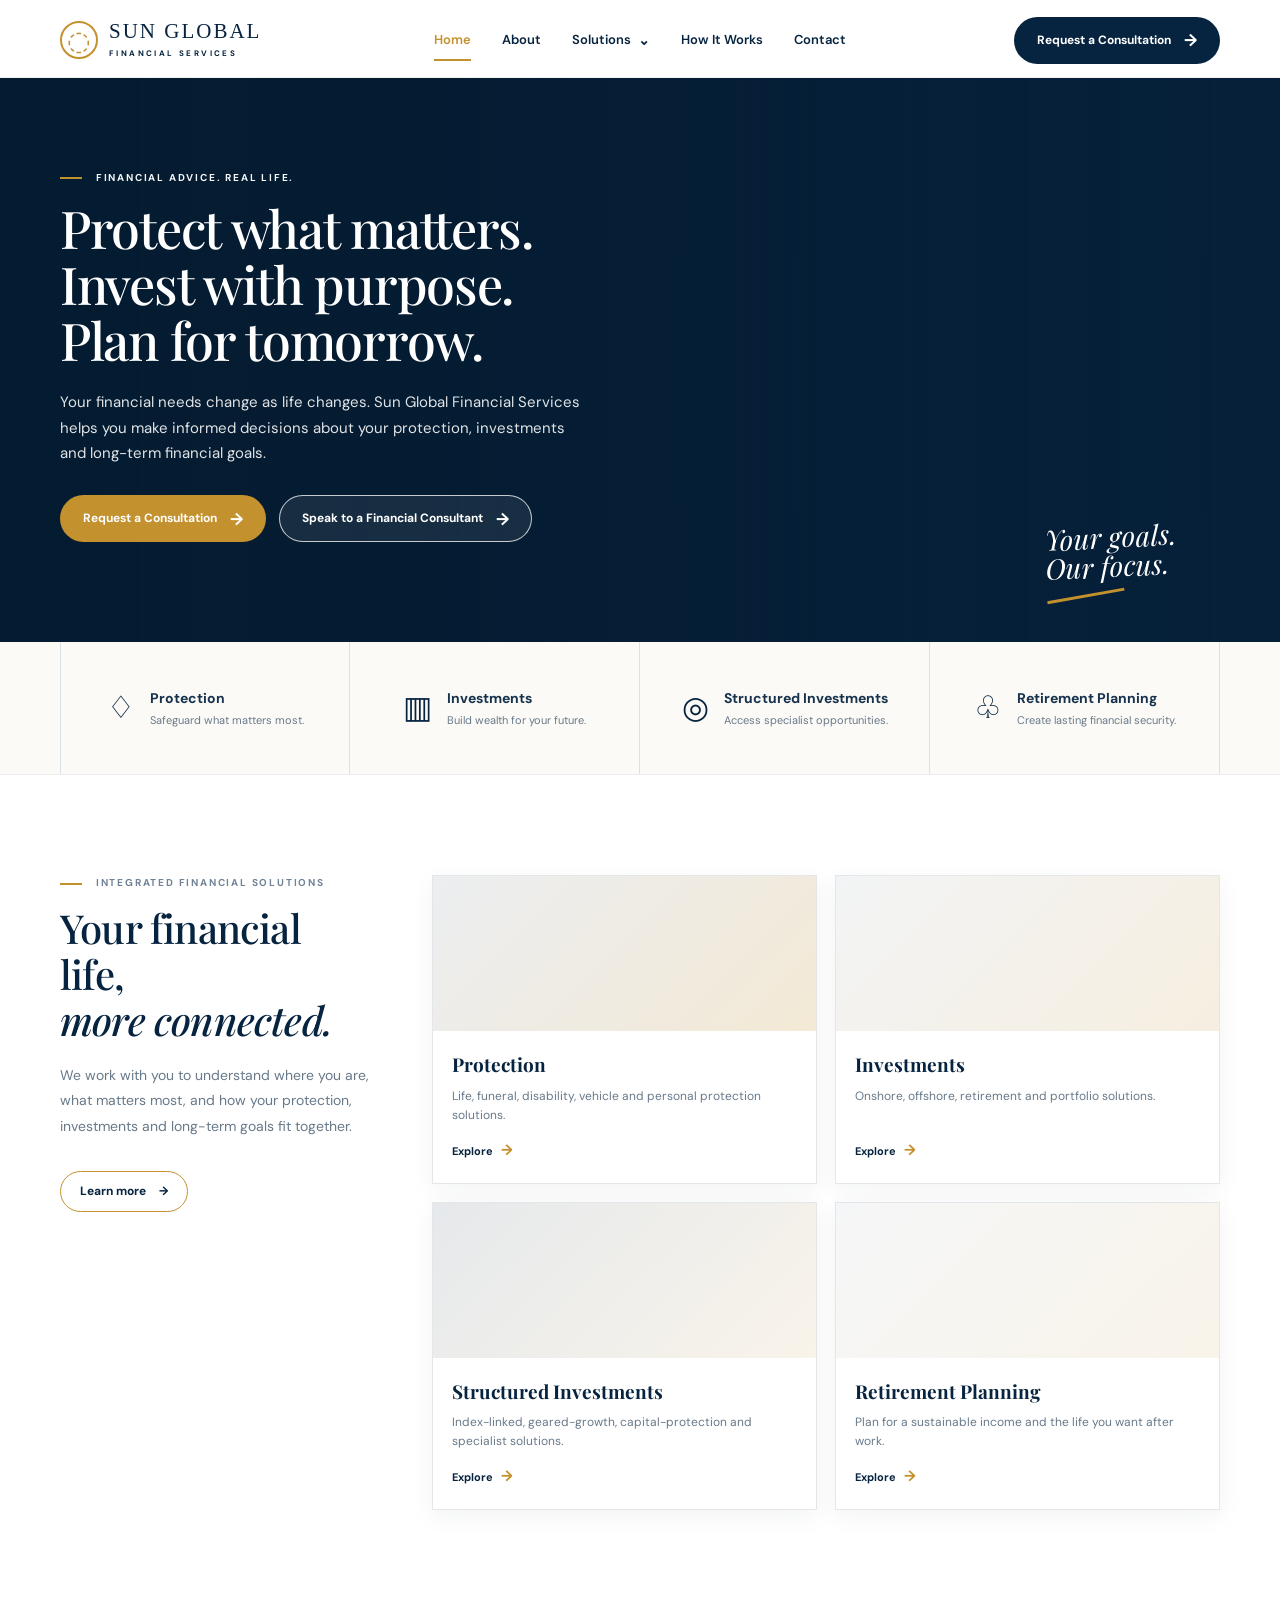
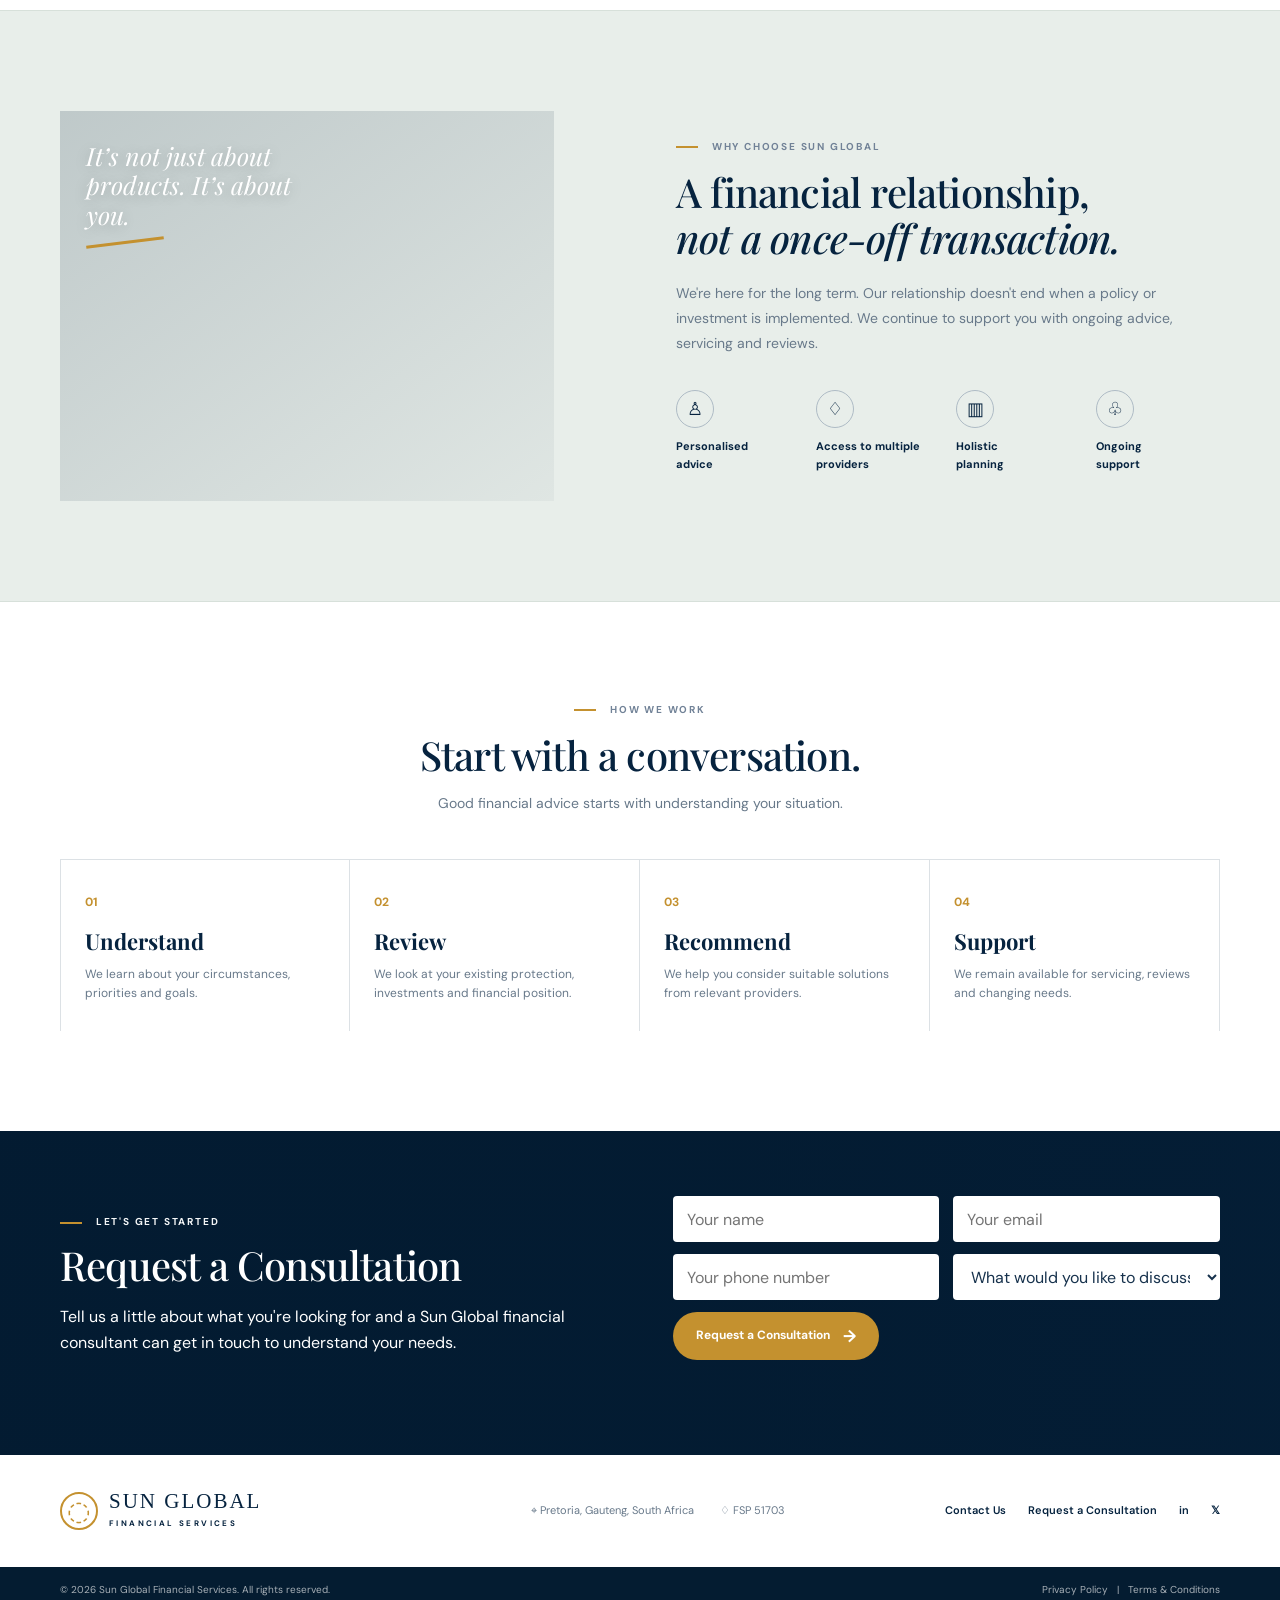
==== index.html @ 7bb1b4f5 "Initial Sun Global website" ====
<!doctype html>
<html lang="en">
<head>
  <meta charset="utf-8">
  <meta name="viewport" content="width=device-width, initial-scale=1">
  <meta name="description" content="Sun Global Financial Services provides financial advice and solutions across protection, investments, retirement and structured investments.">
  <title>Sun Global Financial Services | Protect. Invest. Plan.</title>
  <link rel="preconnect" href="https://fonts.googleapis.com">
  <link rel="preconnect" href="https://fonts.gstatic.com" crossorigin>
  <link href="https://fonts.googleapis.com/css2?family=DM+Sans:wght@400;500;600;700&family=Playfair+Display:wght@500;600&display=swap" rel="stylesheet">
  <link rel="stylesheet" href="styles.css">
</head>
<body>
  <header class="site-header" id="top">
    <div class="container nav-wrap">
      <a class="brand" href="index.html" aria-label="Sun Global Financial Services home">
        <span class="brand-mark">◌</span>
        <span>
          <strong>SUN GLOBAL</strong>
          <small>FINANCIAL SERVICES</small>
        </span>
      </a>

      <button class="menu-toggle" aria-label="Open navigation" aria-expanded="false">
        <span></span><span></span><span></span>
      </button>

      <nav class="main-nav" aria-label="Main navigation">
        <a class="active" href="index.html">Home</a>
        <a href="about.html">About</a>
        <div class="nav-item nav-dropdown">
          <a href="solutions.html" class="dropdown-toggle" data-page="solutions.html">Solutions <span>⌄</span></a>
          <div class="dropdown-panel">
            <div class="dropdown-content">
              <h3>Solutions</h3>
              <a href="solutions/protection.html" class="dropdown-link">
                <strong>Protection</strong>
                <small>Life, funeral, disability and personal insurance</small>
              </a>
              <a href="solutions/investments.html" class="dropdown-link">
                <strong>Investments</strong>
                <small>Onshore, offshore and portfolio planning</small>
              </a>
              <a href="solutions/retirement.html" class="dropdown-link">
                <strong>Retirement</strong>
                <small>Retirement planning and income solutions</small>
              </a>
              <a href="solutions/structured-investments.html" class="dropdown-link">
                <strong>Structured Investments</strong>
                <small>Specialist investment structures</small>
              </a>
            </div>
          </div>
        </div>
        <a href="how-it-works.html">How It Works</a>
        <a href="contact.html">Contact</a>
      </nav>

      <a class="btn btn-dark nav-cta" href="contact.html">Request a Consultation <span>→</span></a>
    </div>
  </header>

  <main>
    <section class="hero">
      <div class="hero-image" aria-hidden="true"></div>
      <div class="hero-overlay"></div>
      <div class="container hero-content">
        <p class="eyebrow light"><span></span> FINANCIAL ADVICE. REAL LIFE.</p>
        <h1>Protect what matters.<br>Invest with purpose.<br>Plan for tomorrow.</h1>
        <p class="hero-copy">
          Your financial needs change as life changes. Sun Global Financial Services
          helps you make informed decisions about your protection, investments and
          long-term financial goals.
        </p>
        <div class="hero-actions">
          <a class="btn btn-gold" href="contact.html">Request a Consultation <span>→</span></a>
          <a class="btn btn-light-outline" href="solutions.html">Speak to a Financial Consultant <span>→</span></a>
        </div>
      </div>
      <div class="hero-tag">Your goals.<br><em>Our focus.</em><i></i></div>
    </section>

    <section class="quick-links">
      <div class="container quick-grid">
        <a href="solutions/protection.html" class="quick-card">
          <span class="icon">♢</span><div><strong>Protection</strong><small>Safeguard what matters most.</small></div>
        </a>
        <a href="solutions/investments.html" class="quick-card">
          <span class="icon">▥</span><div><strong>Investments</strong><small>Build wealth for your future.</small></div>
        </a>
        <a href="solutions/structured-investments.html" class="quick-card">
          <span class="icon">◎</span><div><strong>Structured Investments</strong><small>Access specialist opportunities.</small></div>
        </a>
        <a href="solutions/retirement.html" class="quick-card">
          <span class="icon">♧</span><div><strong>Retirement Planning</strong><small>Create lasting financial security.</small></div>
        </a>
      </div>
    </section>

    <section class="section solutions" id="solutions">
      <div class="container split-intro">
        <div class="intro-copy">
          <p class="eyebrow"><span></span> INTEGRATED FINANCIAL SOLUTIONS</p>
          <h2>Your financial life,<br><em>more connected.</em></h2>
          <p>
            We work with you to understand where you are, what matters most,
            and how your protection, investments and long-term goals fit together.
          </p>
          <a class="text-btn" href="about.html">Learn more <span>→</span></a>
        </div>

        <div class="solution-grid">
          <article class="solution-card" id="protection">
            <div class="card-image protection-img"></div>
            <div class="card-body">
              <h3>Protection</h3>
              <p>Life, funeral, disability, vehicle and personal protection solutions.</p>
              <a href="solutions/protection.html">Explore <span>→</span></a>
            </div>
          </article>

          <article class="solution-card" id="investments">
            <div class="card-image investment-img"></div>
            <div class="card-body">
              <h3>Investments</h3>
              <p>Onshore, offshore, retirement and portfolio solutions.</p>
              <a href="solutions/investments.html">Explore <span>→</span></a>
            </div>
          </article>

          <article class="solution-card" id="structured">
            <div class="card-image structured-img"></div>
            <div class="card-body">
              <h3>Structured Investments</h3>
              <p>Index-linked, geared-growth, capital-protection and specialist solutions.</p>
              <a href="solutions/structured-investments.html">Explore <span>→</span></a>
            </div>
          </article>

          <article class="solution-card" id="retirement">
            <div class="card-image retirement-img"></div>
            <div class="card-body">
              <h3>Retirement Planning</h3>
              <p>Plan for a sustainable income and the life you want after work.</p>
              <a href="solutions/retirement.html">Explore <span>→</span></a>
            </div>
          </article>
        </div>
      </div>
    </section>

    <section class="section approach" id="about">
      <div class="container approach-grid">
        <div class="approach-image">
          <div class="approach-photo"></div>
          <div class="image-quote">It’s not just about<br>products. It’s about<br><em>you.</em><i></i></div>
        </div>
        <div class="approach-copy" id="approach">
          <p class="eyebrow"><span></span> WHY CHOOSE SUN GLOBAL</p>
          <h2>A financial relationship,<br><em>not a once-off transaction.</em></h2>
          <p>
            We're here for the long term. Our relationship doesn't end when a policy
            or investment is implemented. We continue to support you with ongoing
            advice, servicing and reviews.
          </p>
          <div class="benefits">
            <div><span>♙</span><strong>Personalised<br>advice</strong></div>
            <div><span>♢</span><strong>Access to multiple<br>providers</strong></div>
            <div><span>▥</span><strong>Holistic<br>planning</strong></div>
            <div><span>♧</span><strong>Ongoing<br>support</strong></div>
          </div>
        </div>
      </div>
    </section>

    <section class="section process">
      <div class="container">
        <div class="center-heading">
          <p class="eyebrow"><span></span> HOW WE WORK</p>
          <h2>Start with a conversation.</h2>
          <p>Good financial advice starts with understanding your situation.</p>
        </div>
        <div class="process-grid">
          <div><b>01</b><h3>Understand</h3><p>We learn about your circumstances, priorities and goals.</p></div>
          <div><b>02</b><h3>Review</h3><p>We look at your existing protection, investments and financial position.</p></div>
          <div><b>03</b><h3>Recommend</h3><p>We help you consider suitable solutions from relevant providers.</p></div>
          <div><b>04</b><h3>Support</h3><p>We remain available for servicing, reviews and changing needs.</p></div>
        </div>
      </div>
    </section>

    <section class="cta-section" id="contact">
      <div class="cta-bg"></div>
      <div class="container cta-grid">
        <div>
          <p class="eyebrow light"><span></span> LET'S GET STARTED</p>
          <h2>Request a Consultation</h2>
          <p>Tell us a little about what you're looking for and a Sun Global financial consultant can get in touch to understand your needs.</p>
        </div>
        <form class="contact-form" id="consultationForm">
          <div class="form-row">
            <input required name="name" type="text" placeholder="Your name" aria-label="Your name">
            <input required name="email" type="email" placeholder="Your email" aria-label="Your email">
          </div>
          <div class="form-row">
            <input required name="phone" type="tel" placeholder="Your phone number" aria-label="Your phone number">
            <select name="interest" aria-label="What would you like to discuss?">
              <option value="">What would you like to discuss?</option>
              <option>Protection / Insurance</option>
              <option>Investments</option>
              <option>Retirement Planning</option>
              <option>Structured Investments</option>
              <option>Portfolio Review</option>
              <option>Other</option>
            </select>
          </div>
          <button class="btn btn-gold" type="submit">Request a Consultation <span>→</span></button>
          <p class="form-message" role="status"></p>
        </form>
      </div>
    </section>
  </main>

  <footer class="footer">
    <div class="container footer-top">
      <a class="brand" href="index.html">
        <span class="brand-mark">◌</span>
        <span><strong>SUN GLOBAL</strong><small>FINANCIAL SERVICES</small></span>
      </a>
      <div class="footer-meta">
        <span>⌖ Pretoria, Gauteng, South Africa</span>
        <span>♢ FSP 51703</span>
      </div>
      <div class="footer-links">
        <a href="contact.html">Contact Us</a>
        <a href="contact.html">Request a Consultation</a>
        <a href="#" aria-label="LinkedIn">in</a>
        <a href="#" aria-label="X">𝕏</a>
      </div>
    </div>
    <div class="footer-bottom">
      <div class="container">
        <span>© <span id="year"></span> Sun Global Financial Services. All rights reserved.</span>
        <span><a href="#">Privacy Policy</a> &nbsp; | &nbsp; <a href="#">Terms & Conditions</a></span>
      </div>
    </div>
  </footer>

  <script src="script.js"></script>
</body>
</html>
---- styles.css ----
:root{
  --navy:#06233f;
  --navy-2:#092c4d;
  --gold:#c4912f;
  --gold-light:#d9b15b;
  --cream:#f8f7f2;
  --white:#fff;
  --text:#17324d;
  --muted:#68798a;
  --line:#dce1e5;
  --shadow:0 16px 45px rgba(6,35,63,.10);
  --radius:4px;
}
*{box-sizing:border-box}
html{scroll-behavior:smooth}
body{margin:0;font-family:"DM Sans",Arial,sans-serif;color:var(--text);background:#fff;line-height:1.6}
a{color:inherit;text-decoration:none}
button,input,select{font:inherit}
.container{width:min(1160px,calc(100% - 48px));margin-inline:auto}
.site-header{height:78px;background:#fff;position:sticky;top:0;z-index:50;border-bottom:1px solid rgba(6,35,63,.06)}
.nav-wrap{height:100%;display:grid;grid-template-columns:1fr auto 1fr;align-items:center;gap:32px}
.brand{display:flex;align-items:center;gap:11px;justify-self:start;color:var(--navy)}
.brand-mark{width:38px;height:38px;border:2px solid var(--gold);border-radius:50%;display:grid;place-items:center;font-size:27px;line-height:1;color:var(--gold)}
.brand strong{display:block;font-family:Georgia,"Times New Roman",serif;font-size:21px;letter-spacing:2px;font-weight:500;line-height:1}
.brand small{display:block;font-size:8px;letter-spacing:2.4px;margin-top:5px;font-weight:700}
.main-nav{display:flex;align-items:center;justify-self:center;gap:31px;font-size:13px;font-weight:600}
.main-nav a{position:relative;padding:29px 0;color:var(--navy);transition:color .2s ease}
.main-nav a:hover{color:var(--gold)}
.main-nav a.active{color:var(--gold)}
.main-nav a.active:after{content:"";position:absolute;bottom:19px;left:0;width:100%;height:2px;background:var(--gold)}
.main-nav span{font-size:14px}
.nav-item{position:relative}
.nav-item > a{padding:29px 0;display:inline-flex;align-items:center;gap:7px}
.nav-dropdown .dropdown-panel{
  position:absolute;
  top:calc(100% - 2px);
  left:50%;
  transform:translateX(-50%);
  width:760px;
  background:#fff;
  border:1px solid rgba(6,35,63,.08);
  box-shadow:0 20px 40px rgba(0,0,0,.08);
  border-radius:12px;
  opacity:0;
  visibility:hidden;
  pointer-events:none;
  transition:opacity .2s ease, transform .2s ease, visibility .2s ease;
}
.nav-dropdown .dropdown-panel::before{
  content:"";
  position:absolute;
  top:-7px;
  left:50%;
  width:14px;
  height:14px;
  background:#fff;
  border-left:1px solid rgba(6,35,63,.08);
  border-top:1px solid rgba(6,35,63,.08);
  transform:translateX(-50%) rotate(45deg);
}
.nav-item:hover .dropdown-panel,
.nav-item:focus-within .dropdown-panel,
.nav-item.open .dropdown-panel{opacity:1;visibility:visible;pointer-events:auto;transform:translateX(-50%) translateY(0)}
.dropdown-content{padding:20px 18px 14px;position:relative;z-index:1}
.dropdown-content{display:grid;grid-template-columns:repeat(4,minmax(0,1fr));gap:12px;align-items:start}
.dropdown-content h3{grid-column:1 / -1;margin:0 0 6px;color:var(--muted);font-size:11px;letter-spacing:2px;text-transform:uppercase}
.dropdown-link{display:block;padding:14px 12px;border-radius:8px;transition:background .2s ease;min-height:150px}
.dropdown-link:hover{background:#f8f6f1}
.dropdown-link strong{display:block;font-size:16px;margin-bottom:6px;color:var(--navy)}
.dropdown-link small{display:block;color:var(--muted);font-size:11px;line-height:1.5}
.btn{display:inline-flex;align-items:center;justify-content:center;gap:13px;border:1px solid transparent;padding:13px 22px;border-radius:999px;font-size:12px;font-weight:700;cursor:pointer;transition:.25s ease}
.btn span{font-size:17px;line-height:0}
.btn-dark{background:var(--navy);color:#fff}
.btn-dark:hover{background:#0c355b;transform:translateY(-1px)}
.nav-cta{justify-self:end}
.btn-gold{background:var(--gold);color:#fff}
.btn-gold:hover{background:#a9781f;transform:translateY(-1px)}
.btn-light-outline{border-color:rgba(255,255,255,.75);color:#fff;background:rgba(255,255,255,.08)}
.btn-light-outline:hover{background:#fff;color:var(--navy)}
.menu-toggle{display:none;background:none;border:0;padding:8px}
.menu-toggle span{display:block;width:24px;height:2px;background:var(--navy);margin:5px}

.hero{min-height:535px;position:relative;overflow:hidden;color:#fff;background:var(--navy)}
.hero-image{position:absolute;inset:0;background:
  linear-gradient(90deg,rgba(4,29,52,.96) 0%,rgba(4,29,52,.82) 34%,rgba(4,29,52,.16) 72%,rgba(4,29,52,.05) 100%),
  url("https://images.unsplash.com/photo-1500530855697-b586d89ba3ee?auto=format&fit=crop&w=2200&q=85") center/cover}
.hero-overlay{position:absolute;inset:0;background:linear-gradient(180deg,rgba(0,0,0,.08),rgba(0,0,0,.08))}
.hero-content{position:relative;z-index:2;padding-top:92px;padding-bottom:100px}
.eyebrow{font-size:10px;font-weight:700;letter-spacing:1.8px;margin:0 0 14px;color:#718297}
.eyebrow span{display:inline-block;width:22px;height:2px;background:var(--gold);vertical-align:middle;margin-right:10px}
.eyebrow.light{color:#f4f6f7}
.hero h1{font-family:"Playfair Display",Georgia,serif;font-weight:500;font-size:52px;line-height:1.08;letter-spacing:-1.3px;margin:0 0 22px;max-width:620px}
.hero-copy{max-width:530px;font-size:15px;line-height:1.7;color:rgba(255,255,255,.88);margin:0 0 28px}
.hero-actions{display:flex;gap:13px;flex-wrap:wrap}
.hero-tag{position:absolute;right:8%;bottom:46px;z-index:2;font-family:"Playfair Display",Georgia,serif;font-size:28px;line-height:1.05;font-style:italic;text-align:left;transform:rotate(-3deg);color:#fff}
.hero-tag i,.image-quote i{display:block;width:78px;height:3px;background:var(--gold);transform:rotate(-7deg);margin-top:12px}

.quick-links{background:#fbfaf6;border-bottom:1px solid #eee}
.quick-grid{display:grid;grid-template-columns:repeat(4,1fr)}
.quick-card{min-height:132px;display:flex;align-items:center;justify-content:center;gap:15px;border-right:1px solid var(--line);transition:.2s}
.quick-card:first-child{border-left:1px solid var(--line)}
.quick-card:hover{background:#fff;box-shadow:inset 0 -2px var(--gold)}
.quick-card .icon{font-size:31px;font-weight:300;color:var(--navy)}
.quick-card strong{display:block;font-size:14px;margin-bottom:2px}
.quick-card small{display:block;color:var(--muted);font-size:11px}

.section{padding:100px 0}
.split-intro{display:grid;grid-template-columns:310px 1fr;gap:62px;align-items:start}
h2{font-family:"Playfair Display",Georgia,serif;font-weight:500;font-size:40px;line-height:1.15;letter-spacing:-.8px;margin:0 0 20px;color:var(--navy)}
h2 em{font-style:italic}
.intro-copy>p:not(.eyebrow),.approach-copy>p:not(.eyebrow){color:var(--muted);font-size:14px;line-height:1.8}
.text-btn{display:inline-flex;gap:13px;margin-top:18px;border:1px solid var(--gold);padding:10px 19px;border-radius:999px;color:var(--navy);font-size:12px;font-weight:700}
.text-btn:hover{background:var(--gold);color:#fff}
.solution-grid{display:grid;grid-template-columns:repeat(2,1fr);gap:18px}
.solution-card{background:#fff;border:1px solid #e4e7e9;box-shadow:0 7px 24px rgba(10,30,50,.05);transition:.3s}
.solution-card:hover{transform:translateY(-4px);box-shadow:var(--shadow)}
.card-image{height:155px;background-position:center;background-size:cover}
.protection-img{background-image:linear-gradient(135deg,rgba(6,35,63,.08),rgba(196,145,47,.2)),url("https://images.unsplash.com/photo-1504150558240-0b4fd8946624?auto=format&fit=crop&w=900&q=80")}
.investment-img{background-image:linear-gradient(135deg,rgba(6,35,63,.05),rgba(196,145,47,.15)),url("https://images.unsplash.com/photo-1526304640581-d334cdbbf45e?auto=format&fit=crop&w=900&q=80")}
.structured-img{background-image:linear-gradient(135deg,rgba(6,35,63,.1),rgba(196,145,47,.1)),url("https://images.unsplash.com/photo-1497366754035-f200968a6e72?auto=format&fit=crop&w=900&q=80")}
.retirement-img{background-image:linear-gradient(135deg,rgba(6,35,63,.04),rgba(196,145,47,.1)),url("https://images.unsplash.com/photo-1470770841072-f978cf4d019e?auto=format&fit=crop&w=900&q=80")}
.card-body{padding:18px 19px 20px}
.card-body h3{font-family:"Playfair Display",Georgia,serif;color:var(--navy);font-size:19px;margin:0 0 7px}
.card-body p{font-size:12px;color:var(--muted);line-height:1.6;min-height:38px;margin:0 0 12px}
.card-body a{font-size:11px;font-weight:700;color:var(--navy)}
.card-body a span{color:var(--gold);font-size:15px;margin-left:5px}

.approach{background:#e8eeea;border-block:1px solid #d7e0da}
.approach-grid{display:grid;grid-template-columns:1fr 1fr;gap:72px;align-items:center}
.approach-image{position:relative;min-height:390px}
.approach-photo{position:absolute;inset:0 50px 0 0;background:
  linear-gradient(145deg,rgba(5,33,55,.18),rgba(5,33,55,.04)),
  url("https://images.unsplash.com/photo-1497215842964-222b430dc094?auto=format&fit=crop&w=1200&q=85") center/cover}
.image-quote{position:absolute;left:26px;top:30px;font-family:"Playfair Display",Georgia,serif;font-size:25px;line-height:1.18;color:#fff;font-style:italic;text-shadow:0 2px 15px rgba(0,0,0,.2)}
.benefits{display:grid;grid-template-columns:repeat(4,1fr);gap:16px;margin-top:34px}
.benefits div{font-size:11px;color:var(--navy)}
.benefits span{width:38px;height:38px;border:1px solid #aebbc5;border-radius:50%;display:grid;place-items:center;font-size:18px;margin-bottom:10px}
.benefits strong{font-size:11px;line-height:1.4}

.process{background:#fff}
.center-heading{text-align:center;max-width:620px;margin:0 auto 45px}
.center-heading h2{margin-bottom:10px}
.center-heading>p:last-child{font-size:14px;color:var(--muted)}
.process-grid{display:grid;grid-template-columns:repeat(4,1fr);border-top:1px solid var(--line)}
.process-grid>div{padding:28px 24px;border-right:1px solid var(--line)}
.process-grid>div:first-child{border-left:1px solid var(--line)}
.process-grid b{color:var(--gold);font-size:12px}
.process-grid h3{font-family:"Playfair Display",Georgia,serif;font-size:22px;color:var(--navy);margin:10px 0 6px}
.process-grid p{font-size:12px;color:var(--muted);margin:0}

.cta-section{position:relative;overflow:hidden;background:var(--navy);color:#fff;padding:65px 0}
.cta-bg{position:absolute;inset:0;background:linear-gradient(90deg,rgba(3,27,49,.98),rgba(3,27,49,.93) 58%,rgba(3,27,49,.7)),url("https://images.unsplash.com/photo-1500534623283-312aade485b7?auto=format&fit=crop&w=1800&q=80") center/cover}
.cta-grid{position:relative;z-index:1;display:grid;grid-template-columns:1fr 1fr;gap:65px;align-items:center}
.cta-section h2{color:#fff;margin-bottom:12px}
.cta-section .eyebrow{margin-bottom:12px}
.cta-section>div>p:not(.eyebrow){max-width:490px;color:rgba(255,255,255,.76);font-size:13px}
.contact-form{display:grid;gap:12px}
.form-row{display:grid;grid-template-columns:1fr 1fr;gap:10px}
.contact-form input,.contact-form select{width:100%;height:46px;border:0;border-radius:4px;padding:0 14px;color:var(--text);background:#fff;outline:none}
.contact-form input:focus,.contact-form select:focus{box-shadow:0 0 0 2px rgba(196,145,47,.65)}
.contact-form .btn{justify-self:start}
.form-message{font-size:12px!important;color:#e8d39c!important;margin:0!important;min-height:18px}

.footer-top{min-height:112px;display:grid;grid-template-columns:1.1fr 1fr 1fr;align-items:center;gap:30px}
.footer-meta{display:flex;gap:26px;font-size:11px;color:var(--muted);justify-content:center}
.footer-links{display:flex;justify-content:flex-end;gap:22px;font-size:11px;font-weight:600;color:var(--navy)}
.footer-links a:hover{color:var(--gold)}
.footer-bottom{background:#041c31;color:rgba(255,255,255,.65);font-size:10px;padding:15px 0}
.footer-bottom .container{display:flex;justify-content:space-between}
.footer-bottom a{color:inherit}
.cta-strip{background:#041c31;color:#fff}
.cta-strip h2{color:#fff}
.cta-strip-content{display:flex;align-items:center;justify-content:space-between;gap:32px}

.page-hero{position:relative;isolation:isolate;display:flex;align-items:center;min-height:420px;overflow:hidden;padding:0;background:#092c4d;color:#fff}
.page-hero::before,.page-hero::after{content:"";position:absolute;inset:0}
.page-hero::before{z-index:0;background-image:var(--hero-image);background-position:center;background-size:cover;transform:scale(1.01)}
.page-hero::after{z-index:1;background:linear-gradient(90deg,rgba(4,29,52,.92) 0%,rgba(4,29,52,.76) 48%,rgba(4,29,52,.24) 100%)}
.page-hero-video{position:absolute;inset:0;z-index:0;width:100%;height:100%;object-fit:cover}
.hero-about{--hero-image:url("https://images.unsplash.com/photo-1497215842964-222b430dc094?auto=format&fit=crop&w=2000&q=85")}
.hero-solutions{--hero-image:url("https://images.unsplash.com/photo-1460925895917-afdab827c52f?auto=format&fit=crop&w=2000&q=85")}
.hero-how-it-works{--hero-image:url("https://images.unsplash.com/photo-1521737711867-e3b97375f902?auto=format&fit=crop&w=2000&q=85")}
.hero-claims{--hero-image:url("https://images.unsplash.com/photo-1521791136064-7986c2920216?auto=format&fit=crop&w=2000&q=85")}
.hero-contact{--hero-image:url("https://images.unsplash.com/photo-1516321318423-f06f85e504b3?auto=format&fit=crop&w=2000&q=85")}
.hero-protection{--hero-image:url("https://images.unsplash.com/photo-1511895426328-dc8714191300?auto=format&fit=crop&w=2000&q=85")}
.hero-investments{--hero-image:url("https://images.unsplash.com/photo-1460925895917-afdab827c52f?auto=format&fit=crop&w=2000&q=85")}
.hero-retirement{--hero-image:url("https://images.unsplash.com/photo-1470770841072-f978cf4d019e?auto=format&fit=crop&w=2000&q=85")}
.hero-structured{--hero-image:url("https://images.unsplash.com/photo-1486406146926-c627a92ad1ab?auto=format&fit=crop&w=2000&q=85")}
.page-hero .container{position:relative;z-index:2;padding-block:76px}
.page-hero .narrow{max-width:760px}
.page-hero .eyebrow{color:rgba(255,255,255,.8)}
.page-hero h1{font-family:"Playfair Display",Georgia,serif;font-size:52px;line-height:1.06;letter-spacing:-1.2px;color:#fff;margin:0 0 18px}
.page-hero .lead{color:rgba(255,255,255,.86);font-size:17px;max-width:640px;line-height:1.7;margin:0}
.page-actions{display:flex;flex-wrap:wrap;gap:12px;margin-top:30px}
.page-actions .btn-light-outline.dark{border-color:rgba(255,255,255,.65);background:rgba(255,255,255,.1);color:#fff}
.page-actions .btn-light-outline.dark:hover{background:#fff;color:var(--navy)}
.subtle-hero{background:linear-gradient(180deg,#f7f4ee 0%,#fff 100%)}
.breadcrumbs{display:flex;align-items:center;gap:10px;color:rgba(255,255,255,.76);font-size:12px;margin-bottom:28px}
.breadcrumbs a{color:#fff;font-weight:600}
.breadcrumbs span:last-child{color:#fff}
.soft-section{background:#e8eeea;border-block:1px solid #d7e0da}
.content-block{display:grid;grid-template-columns:1fr 1fr;gap:48px;align-items:center}
.align-center{align-items:center}
.content-grid{display:grid;gap:18px}
.three-up{grid-template-columns:repeat(3,1fr)}
.four-up{grid-template-columns:repeat(4,1fr)}
.info-card,.feature-card,.solution-feature-card,.panel-image,.quote-panel,.contact-panel,.form-panel,.note-box,.process-item,.mini-steps>div{background:#fff;border:1px solid rgba(6,35,63,.08);box-shadow:0 12px 30px rgba(6,35,63,.03)}
.info-card,.feature-card,.solution-feature-card{padding:26px 22px}
.info-card h3,.feature-card h3,.solution-feature-card h2{font-family:"Playfair Display",Georgia,serif;color:var(--navy);margin:0 0 12px}
.info-card h3{font-size:24px}
.info-card p,.feature-card p,.solution-feature-card p{margin:0;color:var(--muted);font-size:14px;line-height:1.75}
.solution-overview-grid{display:grid;grid-template-columns:repeat(2,1fr);gap:20px}
.solution-feature-card h2{font-size:32px;line-height:1.2;margin-bottom:12px}
.solution-feature-card ul{padding-left:18px;margin:18px 0 20px;color:var(--text);font-size:14px;line-height:2}
.solution-badge{display:inline-block;padding:8px 12px;border-radius:999px;background:#f5f1e6;color:var(--navy);font-size:11px;font-weight:700;letter-spacing:1px;text-transform:uppercase}
.feature-grid{display:grid;gap:18px}
.feature-card{padding:24px 20px}
.feature-icon{display:inline-grid;place-items:center;width:42px;height:42px;border-radius:50%;background:var(--navy);color:#fff;font-size:12px;font-weight:700;margin-bottom:14px}
.panel-visual{min-height:360px}
.panel-image-one{background:linear-gradient(145deg,rgba(9,44,77,.18),rgba(196,145,47,.08)),url("https://images.unsplash.com/photo-1517048676732-d65bc937f952?auto=format&fit=crop&w=1200&q=85") center/cover;height:100%;min-height:360px;border-radius:8px}
.quote-panel{padding:32px 28px;font-family:"Playfair Display",Georgia,serif;font-size:28px;line-height:1.4;color:var(--navy);text-align:center;border-radius:12px}
.timeline{display:grid;gap:18px}
.timeline-step{display:grid;grid-template-columns:74px 1fr;gap:18px;padding:24px 22px;background:#fff;border:1px solid rgba(6,35,63,.08);box-shadow:0 10px 28px rgba(6,35,63,.03)}
.timeline-step span{display:grid;place-items:center;width:52px;height:52px;border-radius:50%;background:#f7f1e2;color:var(--navy);font-weight:700;font-size:13px}
.timeline-step h3{font-family:"Playfair Display",Georgia,serif;margin:0 0 8px;font-size:24px;color:var(--navy)}
.timeline-step p{margin:0;color:var(--muted);font-size:14px;line-height:1.7}
.process-list{display:grid;gap:18px}
.process-item{display:grid;grid-template-columns:72px 1fr;gap:18px;padding:22px 20px}
.process-item span{display:grid;place-items:center;border-radius:50%;background:var(--navy);color:#fff;width:52px;height:52px;font-weight:700}
.process-item h3{margin:0 0 8px;font-family:"Playfair Display",Georgia,serif;color:var(--navy);font-size:24px}
.process-item p{margin:0;color:var(--muted);line-height:1.7}
.note-box{padding:30px 28px}
.note-box p{font-size:18px;line-height:1.7;color:var(--navy);margin:0;text-align:center}
.contact-layout{display:grid;grid-template-columns:0.9fr 1.1fr;gap:28px;align-items:start}
.contact-panel,.form-panel{padding:30px 28px;border:1px solid rgba(6,35,63,.08);background:#fff;box-shadow:0 12px 30px rgba(6,35,63,.02)}
.detail-list{list-style:none;padding:0;margin:18px 0 22px;display:grid;gap:10px;color:var(--text);font-size:14px}
.muted-copy{color:var(--muted);line-height:1.7}
.form-panel label{display:block;margin-bottom:16px}
.form-panel label span{display:block;margin-bottom:8px;font-size:12px;font-weight:700;color:var(--navy)}
.form-panel input,.form-panel select,.form-panel textarea{width:100%;border:1px solid var(--line);border-radius:8px;padding:12px 14px;background:#fff;color:var(--text);font:inherit}
.form-panel textarea{resize:vertical;min-height:110px}
.form-panel input:focus,.form-panel select:focus,.form-panel textarea:focus{outline:none;border-color:rgba(196,145,47,.7);box-shadow:0 0 0 3px rgba(196,145,47,.12)}
.form-row{display:grid;grid-template-columns:1fr 1fr;gap:14px}
.checkbox-row{display:flex;align-items:flex-start;gap:12px!important;margin:18px 0 22px!important}
.checkbox-row input{width:auto;margin-top:3px}
.checkbox-row span{margin:0!important}
.mini-steps{display:grid;grid-template-columns:repeat(3,1fr);gap:16px}
.mini-steps>div{padding:24px 18px;text-align:center}
.mini-steps strong{display:inline-grid;place-items:center;width:42px;height:42px;border-radius:50%;background:var(--gold);color:#fff;font-size:12px;margin-bottom:14px}
.mini-steps p{margin:0;color:var(--muted);font-size:14px;line-height:1.6}

@media(max-width:980px){
  .main-nav{gap:18px}
  .nav-cta{display:none}
  .hero h1{font-size:46px}
  .split-intro{grid-template-columns:1fr;gap:35px}
  .intro-copy{max-width:560px}
  .approach-grid{gap:40px}
  .three-up{grid-template-columns:1fr 1fr}
  .four-up{grid-template-columns:1fr 1fr}
  .content-block,.contact-layout,.solution-overview-grid,.two-column{grid-template-columns:1fr}
  .footer-top{grid-template-columns:1fr;justify-items:center;padding:35px 0}
  .footer-links{justify-content:center}
}
@media(max-width:760px){
  .container{width:min(100% - 32px,600px)}
  .site-header{height:70px}
  .nav-wrap{display:flex}
  .menu-toggle{display:block;margin-left:auto}
  .main-nav{display:none;position:absolute;top:70px;left:0;right:0;background:#fff;box-shadow:0 15px 25px rgba(0,0,0,.1);padding:10px 20px 18px;flex-direction:column;align-items:stretch;gap:0;border-top:1px solid rgba(6,35,63,.06)}
  .main-nav.open{display:flex}
  .main-nav a{padding:13px 0}
  .main-nav a.active:after{display:none}
  .nav-item{position:static}
  .nav-dropdown .dropdown-panel{position:static;transform:none;width:100%;box-shadow:none;border:0;padding:0;margin:0;display:none;opacity:1;visibility:visible;pointer-events:auto;border-radius:0}
  .nav-dropdown .dropdown-panel::before{display:none}
  .nav-item.open .dropdown-panel{display:block}
  .nav-item > a{padding:13px 0}
  .dropdown-content{padding:12px 0 8px}
  .dropdown-content h3{margin-bottom:8px}
  .hero{min-height:680px}
  .hero-image{background-position:63% center}
  .hero-content{padding-top:75px}
  .hero h1{font-size:42px}
  .hero-copy{font-size:14px}
  .hero-tag{right:25px;bottom:28px;font-size:22px}
  .page-hero h1{font-size:40px}
  .page-hero{min-height:390px}
  .page-hero::after{background:linear-gradient(90deg,rgba(4,29,52,.9),rgba(4,29,52,.62))}
  .quick-grid{grid-template-columns:1fr 1fr}
  .quick-card{min-height:105px;padding:12px;border-bottom:1px solid var(--line)}
  .quick-card:nth-child(odd){border-left:1px solid var(--line)}
  .quick-card:nth-child(even){border-right:1px solid var(--line)}
  .quick-card .icon{font-size:25px}
  .quick-card small{font-size:10px}
  .section{padding:72px 0}
  h2{font-size:34px}
  .solution-grid,.solution-overview-grid,.three-up,.four-up,.mini-steps{grid-template-columns:1fr}
  .approach-grid{grid-template-columns:1fr}
  .approach-image{min-height:330px}
  .approach-photo{inset:0}
  .benefits{grid-template-columns:1fr 1fr}
  .process-grid{grid-template-columns:1fr 1fr}
  .process-grid>div:nth-child(3){border-left:1px solid var(--line)}
  .cta-grid{grid-template-columns:1fr;gap:35px}
  .cta-strip-content{align-items:flex-start;flex-direction:column}
  .form-row{grid-template-columns:1fr}
  .footer-meta{flex-direction:column;align-items:center;gap:8px}
  .footer-bottom .container{flex-direction:column;gap:8px;text-align:center}
}
@media(prefers-reduced-motion:reduce){
  .page-hero-video{display:none}
}
@media(max-width:430px){
  .brand strong{font-size:18px}
  .brand small{font-size:7px}
  .brand-mark{width:34px;height:34px}
  .hero h1{font-size:36px}
  .hero-actions .btn{width:100%}
  .quick-grid{grid-template-columns:1fr}
  .quick-card{border-left:1px solid var(--line)!important;border-right:1px solid var(--line)!important}
  .process-grid{grid-template-columns:1fr}
  .process-grid>div{border-left:1px solid var(--line)}
}
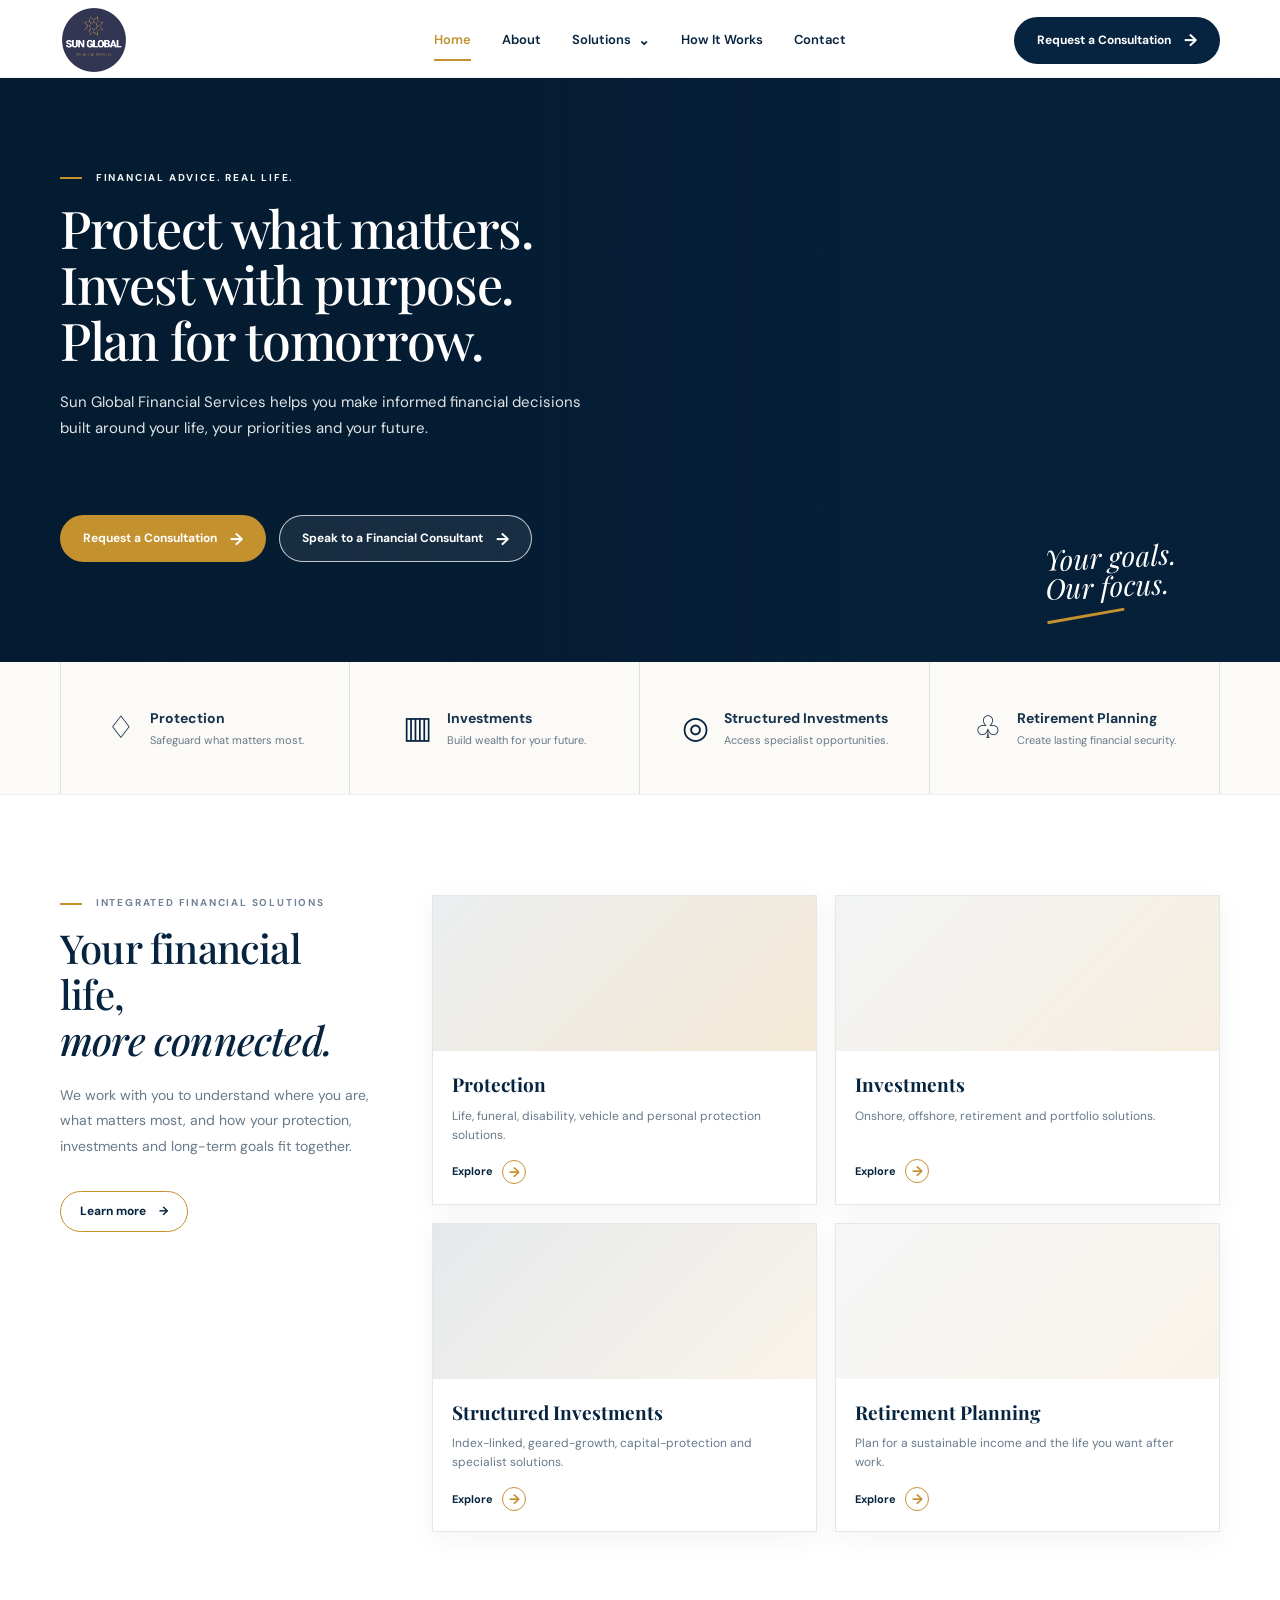
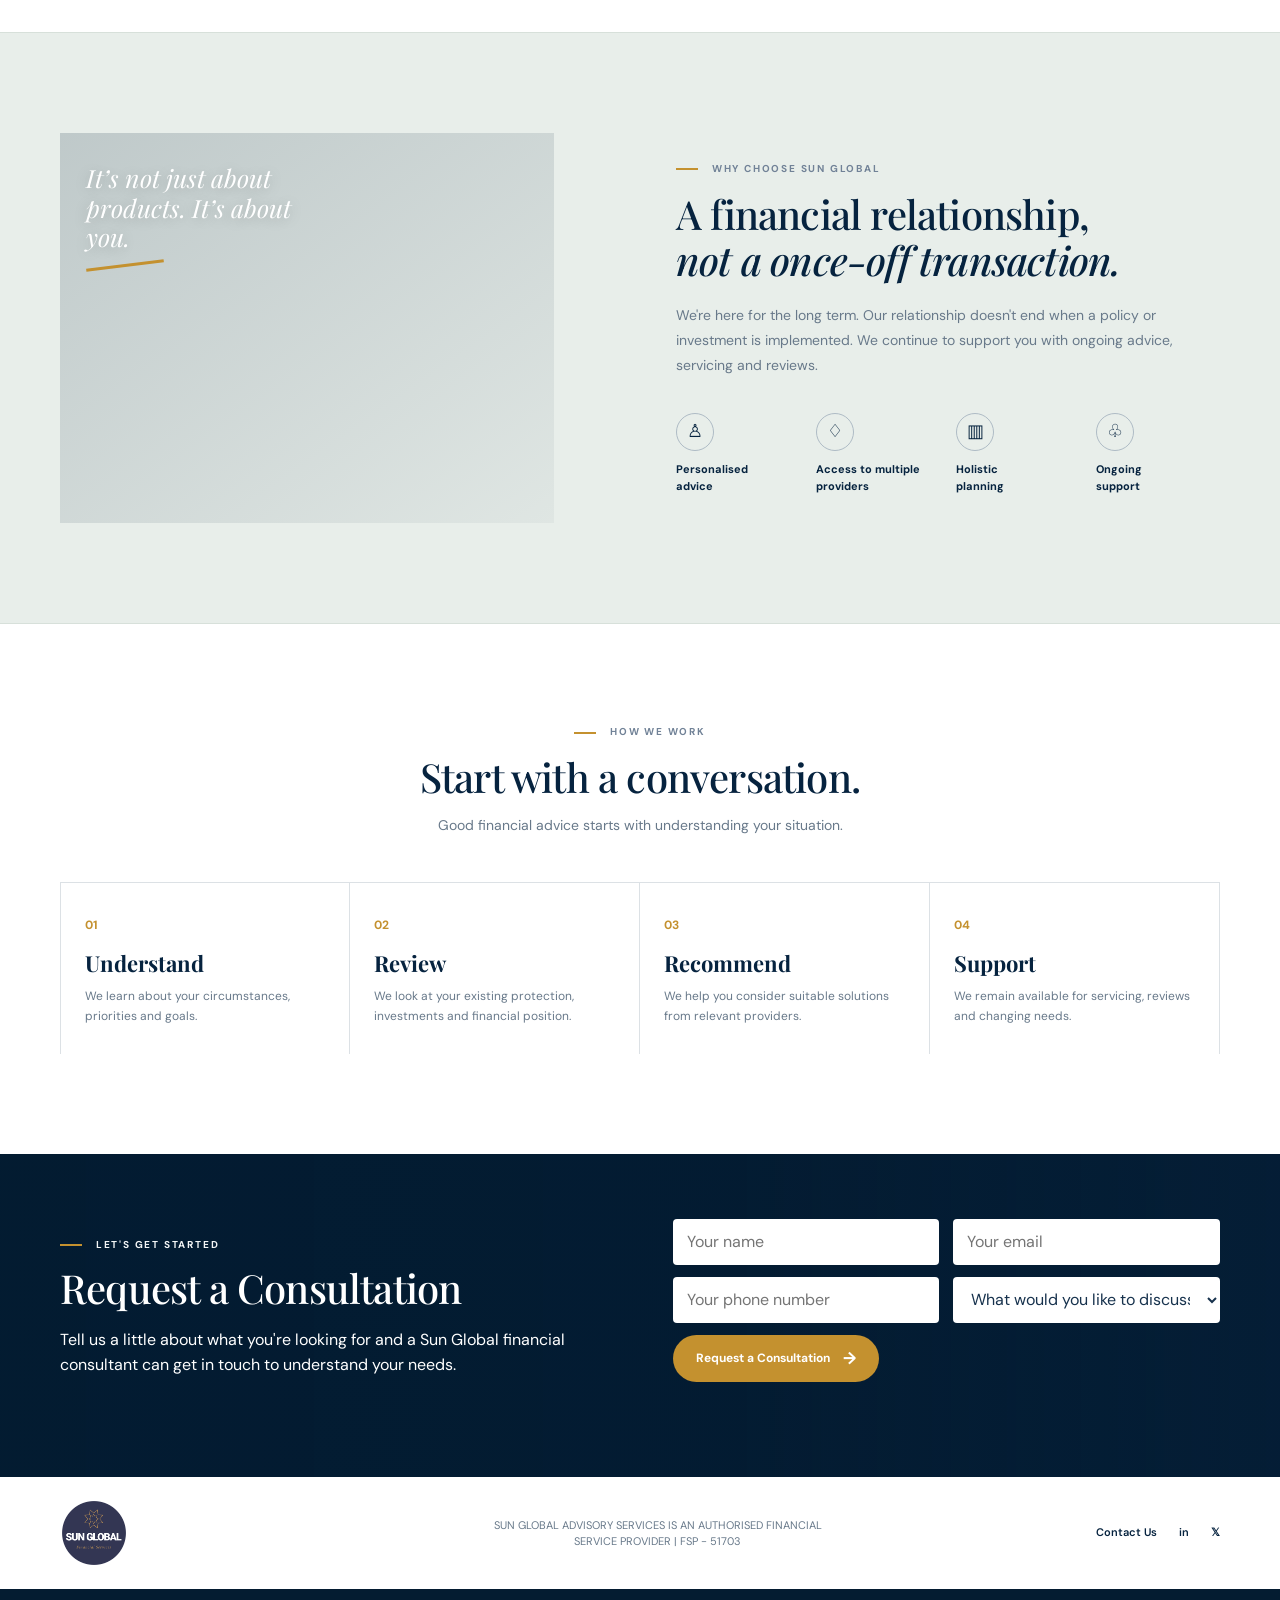
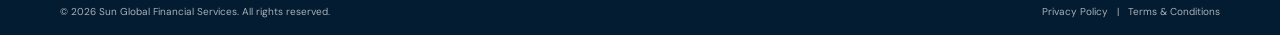
==== commit ecb53df1: "feat: update branding, hero carousel, and footer compliance details" ====
--- a/index.html
+++ b/index.html
@@ -8,17 +8,14 @@
   <link rel="preconnect" href="https://fonts.googleapis.com">
   <link rel="preconnect" href="https://fonts.gstatic.com" crossorigin>
   <link href="https://fonts.googleapis.com/css2?family=DM+Sans:wght@400;500;600;700&family=Playfair+Display:wght@500;600&display=swap" rel="stylesheet">
+  <link rel="icon" type="image/png" href="assets/Sun%20Global%20Logo-01.png">
   <link rel="stylesheet" href="styles.css">
 </head>
 <body>
   <header class="site-header" id="top">
     <div class="container nav-wrap">
       <a class="brand" href="index.html" aria-label="Sun Global Financial Services home">
-        <span class="brand-mark">◌</span>
-        <span>
-          <strong>SUN GLOBAL</strong>
-          <small>FINANCIAL SERVICES</small>
-        </span>
+        <img class="brand-mark" src="assets/Sun%20Global%20Logo-01.png" alt="Sun Global Financial Services">
       </a>
 
       <button class="menu-toggle" aria-label="Open navigation" aria-expanded="false">
@@ -65,13 +62,23 @@
       <div class="hero-image" aria-hidden="true"></div>
       <div class="hero-overlay"></div>
       <div class="container hero-content">
-        <p class="eyebrow light"><span></span> FINANCIAL ADVICE. REAL LIFE.</p>
-        <h1>Protect what matters.<br>Invest with purpose.<br>Plan for tomorrow.</h1>
-        <p class="hero-copy">
-          Your financial needs change as life changes. Sun Global Financial Services
-          helps you make informed decisions about your protection, investments and
-          long-term financial goals.
-        </p>
+        <div class="hero-copy-carousel" aria-live="polite">
+          <article class="hero-slide is-active">
+            <p class="eyebrow light"><span></span> FINANCIAL ADVICE. REAL LIFE.</p>
+            <h1>Protect what matters.<br>Invest with purpose.<br>Plan for tomorrow.</h1>
+            <p class="hero-copy">Sun Global Financial Services helps you make informed financial decisions built around your life, your priorities and your future.</p>
+          </article>
+          <article class="hero-slide">
+            <p class="eyebrow light"><span></span> YOUR GOALS. YOUR FINANCIAL PLAN.</p>
+            <h1>Your goals.<br>Your financial plan.</h1>
+            <p class="hero-copy">Whether you're building wealth, protecting your family or preparing for retirement, the right financial strategy starts with understanding where you are and where you want to go.<br><br>Get advice that considers the bigger picture.</p>
+          </article>
+          <article class="hero-slide">
+            <p class="eyebrow light"><span></span> PLAN TODAY. PREPARE FOR TOMORROW.</p>
+            <h1>Plan today.<br>Prepare for tomorrow.</h1>
+            <p class="hero-copy">Life changes. Your financial needs can change with it.<br><br>From protection and investments to retirement planning, Sun Global helps you review your position, explore your options and plan with greater clarity.</p>
+          </article>
+        </div>
         <div class="hero-actions">
           <a class="btn btn-gold" href="contact.html">Request a Consultation <span>→</span></a>
           <a class="btn btn-light-outline" href="solutions.html">Speak to a Financial Consultant <span>→</span></a>
@@ -224,16 +231,13 @@
   <footer class="footer">
     <div class="container footer-top">
       <a class="brand" href="index.html">
-        <span class="brand-mark">◌</span>
-        <span><strong>SUN GLOBAL</strong><small>FINANCIAL SERVICES</small></span>
+        <img class="brand-mark" src="assets/Sun%20Global%20Logo-01.png" alt="Sun Global Financial Services">
       </a>
       <div class="footer-meta">
-        <span>⌖ Pretoria, Gauteng, South Africa</span>
-        <span>♢ FSP 51703</span>
+        <span>SUN GLOBAL ADVISORY SERVICES IS AN AUTHORISED FINANCIAL SERVICE PROVIDER | FSP - 51703</span>
       </div>
       <div class="footer-links">
         <a href="contact.html">Contact Us</a>
-        <a href="contact.html">Request a Consultation</a>
         <a href="#" aria-label="LinkedIn">in</a>
         <a href="#" aria-label="X">𝕏</a>
       </div>
@@ -246,6 +250,6 @@
     </div>
   </footer>
 
-  <script src="script.js"></script>
+  <script src="script.js?v=carousel-1"></script>
 </body>
 </html>
--- a/styles.css
+++ b/styles.css
@@ -20,7 +20,7 @@
 .site-header{height:78px;background:#fff;position:sticky;top:0;z-index:50;border-bottom:1px solid rgba(6,35,63,.06)}
 .nav-wrap{height:100%;display:grid;grid-template-columns:1fr auto 1fr;align-items:center;gap:32px}
 .brand{display:flex;align-items:center;gap:11px;justify-self:start;color:var(--navy)}
-.brand-mark{width:38px;height:38px;border:2px solid var(--gold);border-radius:50%;display:grid;place-items:center;font-size:27px;line-height:1;color:var(--gold)}
+.brand-mark{width:68px;height:68px;display:block;object-fit:contain;flex:none}
 .brand strong{display:block;font-family:Georgia,"Times New Roman",serif;font-size:21px;letter-spacing:2px;font-weight:500;line-height:1}
 .brand small{display:block;font-size:8px;letter-spacing:2.4px;margin-top:5px;font-weight:700}
 .main-nav{display:flex;align-items:center;justify-self:center;gap:31px;font-size:13px;font-weight:600}
@@ -86,6 +86,9 @@
   url("https://images.unsplash.com/photo-1500530855697-b586d89ba3ee?auto=format&fit=crop&w=2200&q=85") center/cover}
 .hero-overlay{position:absolute;inset:0;background:linear-gradient(180deg,rgba(0,0,0,.08),rgba(0,0,0,.08))}
 .hero-content{position:relative;z-index:2;padding-top:92px;padding-bottom:100px}
+.hero-copy-carousel{position:relative;min-height:345px}
+.hero-slide{position:absolute;inset:0;opacity:0;visibility:hidden;transform:translateY(10px);transition:opacity .65s ease,transform .65s ease,visibility .65s ease}
+.hero-slide.is-active{opacity:1;visibility:visible;transform:translateY(0)}
 .eyebrow{font-size:10px;font-weight:700;letter-spacing:1.8px;margin:0 0 14px;color:#718297}
 .eyebrow span{display:inline-block;width:22px;height:2px;background:var(--gold);vertical-align:middle;margin-right:10px}
 .eyebrow.light{color:#f4f6f7}
@@ -122,8 +125,9 @@
 .card-body{padding:18px 19px 20px}
 .card-body h3{font-family:"Playfair Display",Georgia,serif;color:var(--navy);font-size:19px;margin:0 0 7px}
 .card-body p{font-size:12px;color:var(--muted);line-height:1.6;min-height:38px;margin:0 0 12px}
-.card-body a{font-size:11px;font-weight:700;color:var(--navy)}
-.card-body a span{color:var(--gold);font-size:15px;margin-left:5px}
+.solution-card .card-body>a{display:inline-flex;align-items:center;gap:9px;font-size:11px;font-weight:700;color:var(--navy)}
+.solution-card .card-body>a span{display:grid;place-items:center;width:24px;height:24px;border:1px solid var(--gold);border-radius:50%;color:var(--gold);font-size:14px;line-height:1;transition:.2s ease}
+.solution-card .card-body>a:hover span{background:var(--gold);color:#fff;transform:translateX(3px)}
 
 .approach{background:#e8eeea;border-block:1px solid #d7e0da}
 .approach-grid{display:grid;grid-template-columns:1fr 1fr;gap:72px;align-items:center}
@@ -162,7 +166,8 @@
 .form-message{font-size:12px!important;color:#e8d39c!important;margin:0!important;min-height:18px}
 
 .footer-top{min-height:112px;display:grid;grid-template-columns:1.1fr 1fr 1fr;align-items:center;gap:30px}
-.footer-meta{display:flex;gap:26px;font-size:11px;color:var(--muted);justify-content:center}
+.footer-meta{display:flex;gap:26px;min-width:0;font-size:11px;line-height:1.5;color:var(--muted);justify-content:center;text-align:center}
+.footer-meta span{display:block;max-width:100%;overflow-wrap:anywhere}
 .footer-links{display:flex;justify-content:flex-end;gap:22px;font-size:11px;font-weight:600;color:var(--navy)}
 .footer-links a:hover{color:var(--gold)}
 .footer-bottom{background:#041c31;color:rgba(255,255,255,.65);font-size:10px;padding:15px 0}
@@ -281,6 +286,7 @@
   .hero{min-height:680px}
   .hero-image{background-position:63% center}
   .hero-content{padding-top:75px}
+  .hero-copy-carousel{min-height:360px}
   .hero h1{font-size:42px}
   .hero-copy{font-size:14px}
   .hero-tag{right:25px;bottom:28px;font-size:22px}
@@ -305,16 +311,17 @@
   .cta-grid{grid-template-columns:1fr;gap:35px}
   .cta-strip-content{align-items:flex-start;flex-direction:column}
   .form-row{grid-template-columns:1fr}
-  .footer-meta{flex-direction:column;align-items:center;gap:8px}
+  .footer-meta{width:100%;flex-direction:column;align-items:center;gap:8px}
   .footer-bottom .container{flex-direction:column;gap:8px;text-align:center}
 }
 @media(prefers-reduced-motion:reduce){
   .page-hero-video{display:none}
+  .hero-slide{transition:none}
 }
 @media(max-width:430px){
   .brand strong{font-size:18px}
   .brand small{font-size:7px}
-  .brand-mark{width:34px;height:34px}
+  .brand-mark{width:58px;height:58px}
   .hero h1{font-size:36px}
   .hero-actions .btn{width:100%}
   .quick-grid{grid-template-columns:1fr}
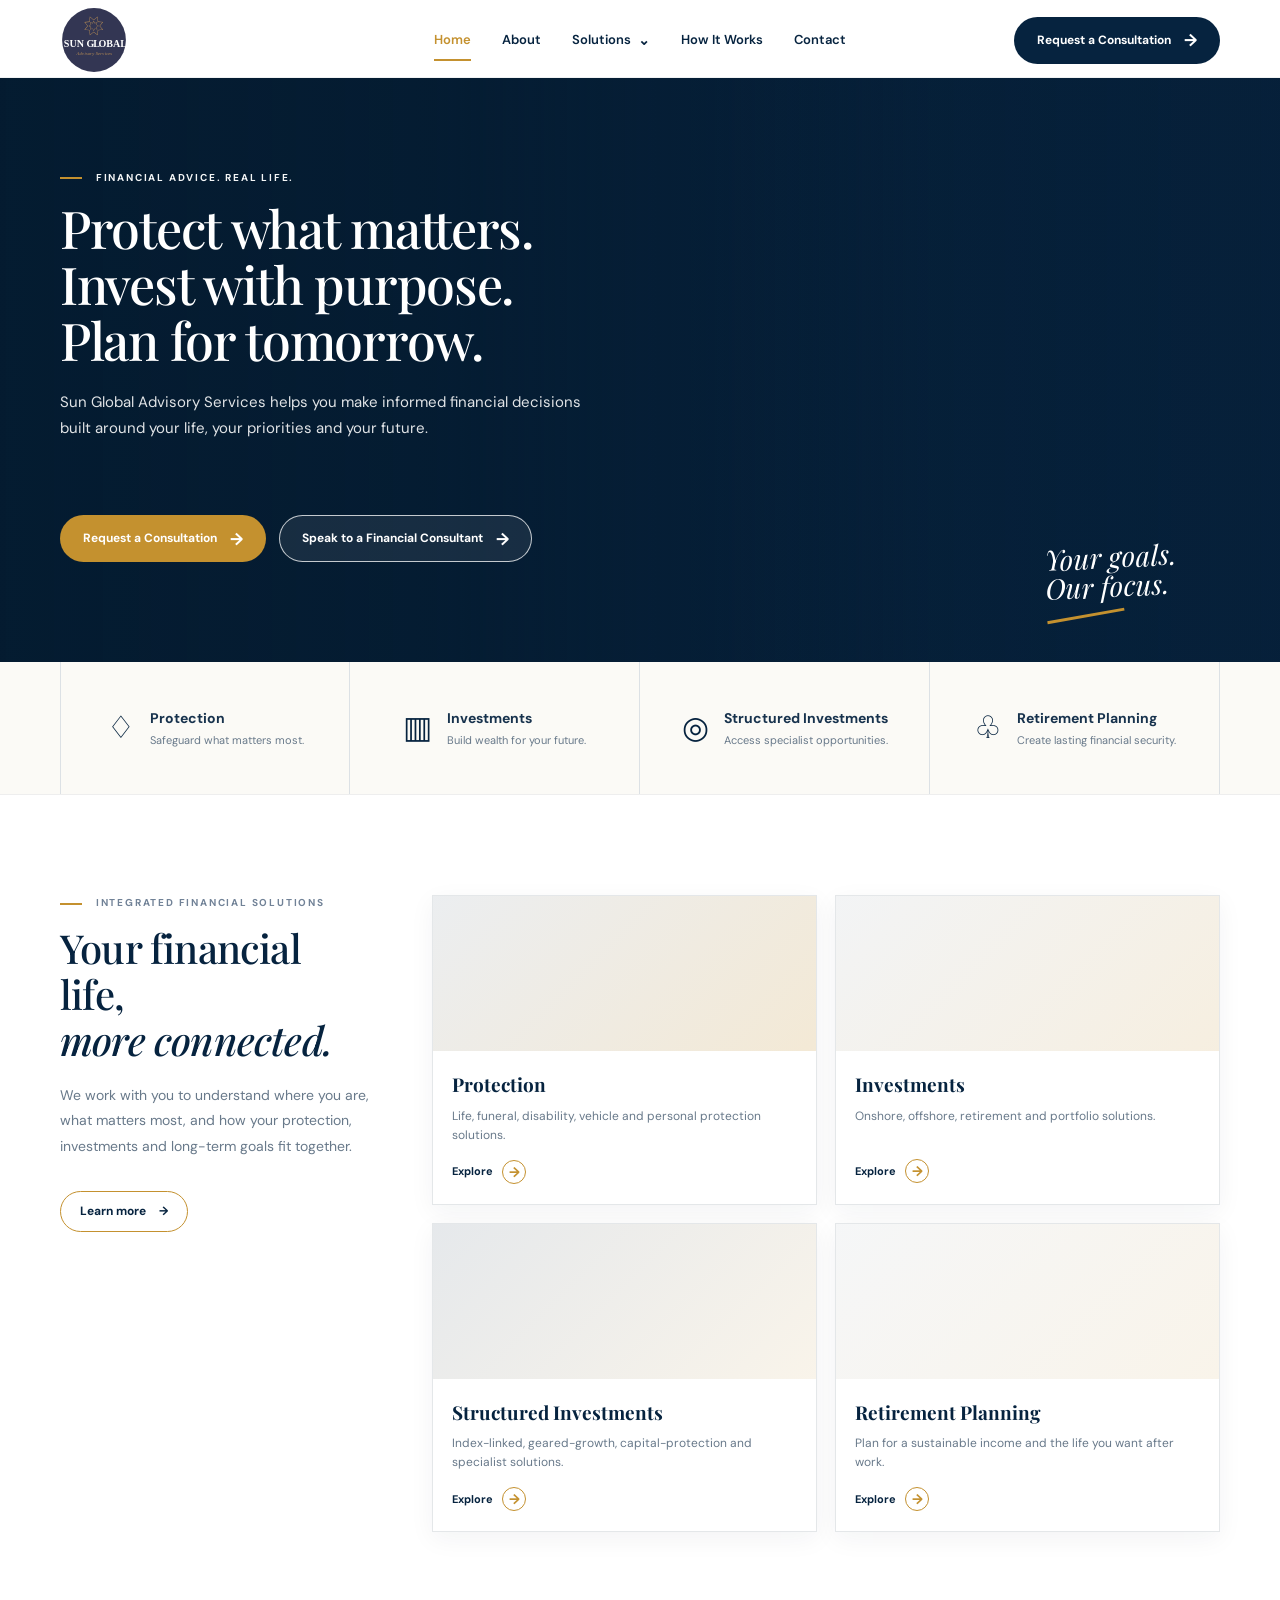
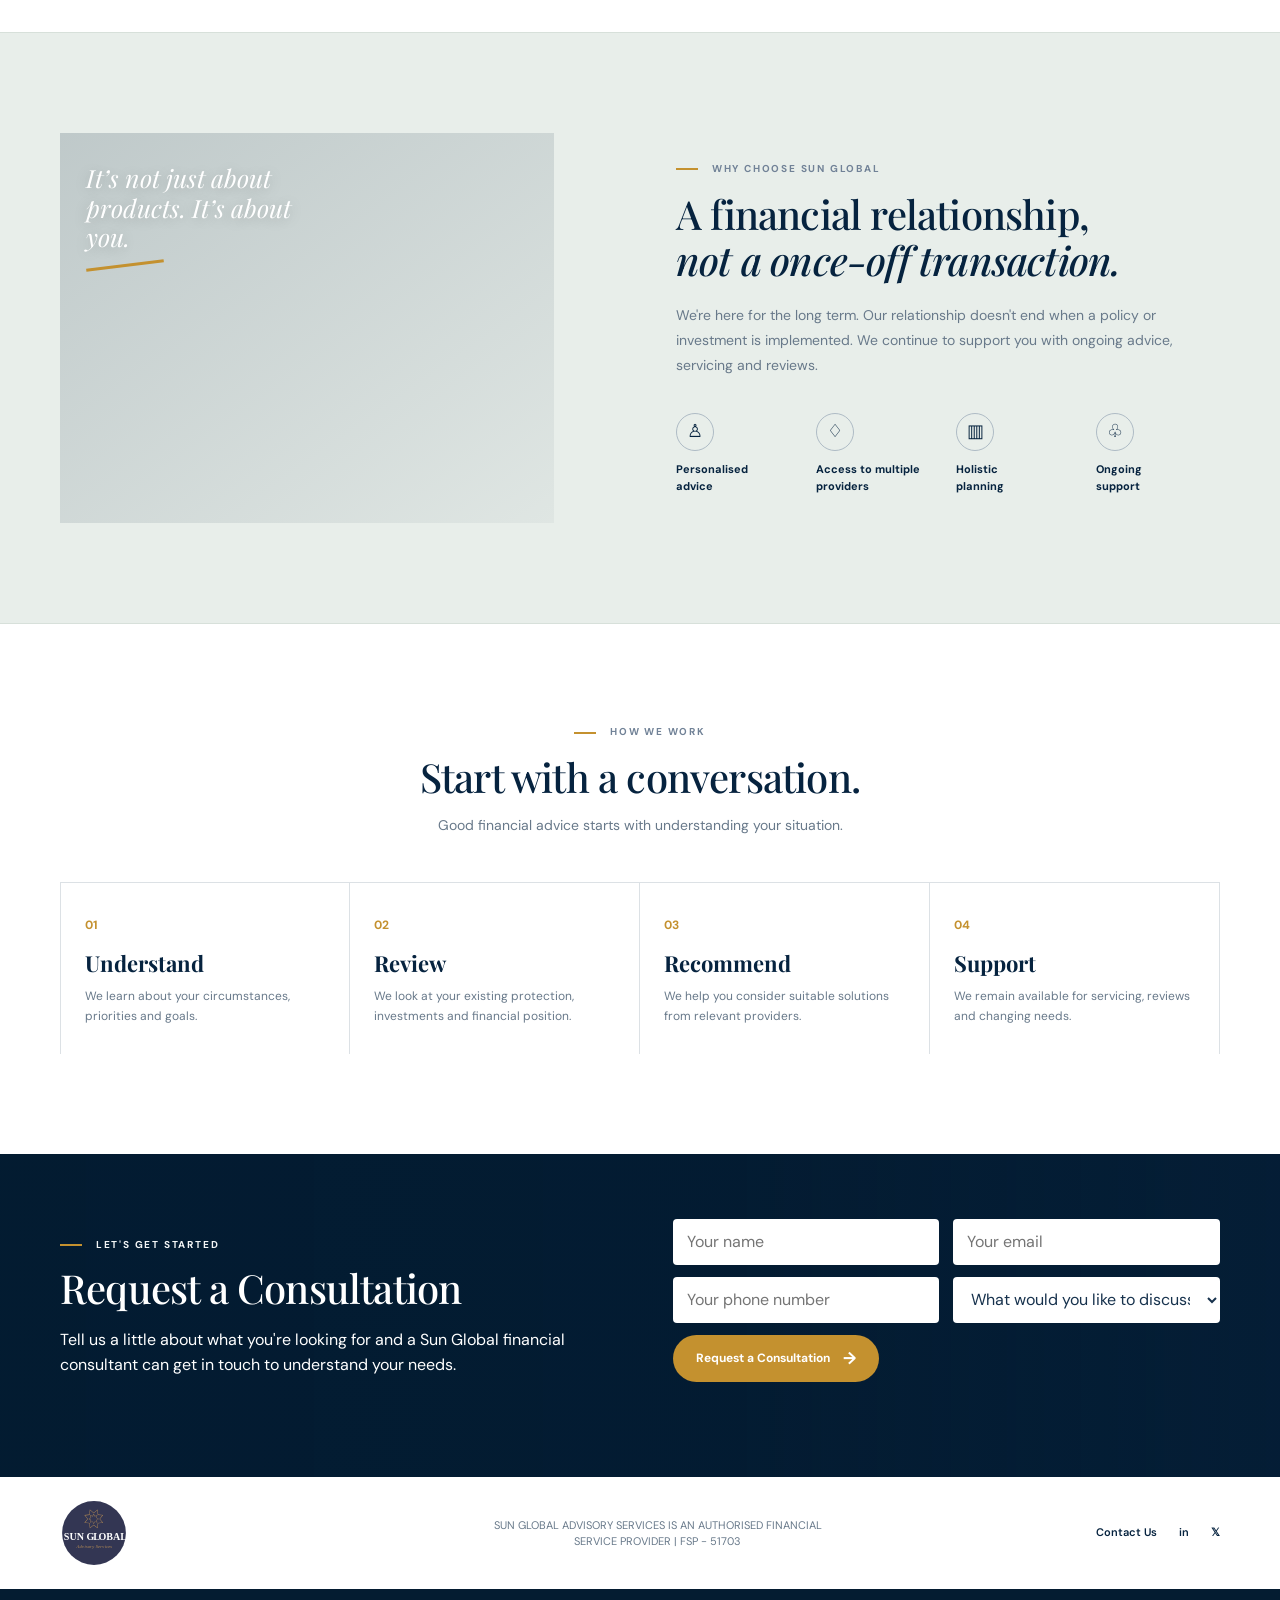
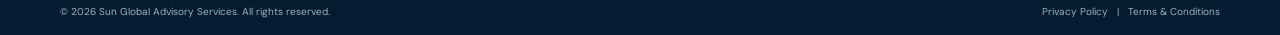
==== commit c6da6e5b: "feat: add SEO readiness and update advisory branding" ====
--- a/index.html
+++ b/index.html
@@ -1,21 +1,56 @@
 <!doctype html>
-<html lang="en">
+<html lang="en-ZA">
 <head>
   <meta charset="utf-8">
   <meta name="viewport" content="width=device-width, initial-scale=1">
-  <meta name="description" content="Sun Global Financial Services provides financial advice and solutions across protection, investments, retirement and structured investments.">
-  <title>Sun Global Financial Services | Protect. Invest. Plan.</title>
+  <meta name="description" content="Get practical financial advice, investment planning and protection guidance from Sun Global Advisory Services, built around your goals and future.">
+  <title>Financial Advice &amp; Investment Planning | Sun Global Advisory Services</title>
   <link rel="preconnect" href="https://fonts.googleapis.com">
   <link rel="preconnect" href="https://fonts.gstatic.com" crossorigin>
   <link href="https://fonts.googleapis.com/css2?family=DM+Sans:wght@400;500;600;700&family=Playfair+Display:wght@500;600&display=swap" rel="stylesheet">
-  <link rel="icon" type="image/png" href="assets/Sun%20Global%20Logo-01.png">
+  <link rel="icon" type="image/svg+xml" href="assets/sun-global-advisory-services-logo.svg">
   <link rel="stylesheet" href="styles.css">
+  <link rel="canonical" href="https://www.sunglobal.africa/">
+  <meta name="robots" content="index,follow">
+  <meta property="og:title" content="Financial Advice &amp; Investment Planning | Sun Global Advisory Services">
+  <meta property="og:description" content="Get practical financial advice, investment planning and protection guidance from Sun Global Advisory Services, built around your goals and future.">
+  <meta property="og:type" content="website">
+  <meta property="og:url" content="https://www.sunglobal.africa/">
+  <meta property="og:image" content="https://www.sunglobal.africa/assets/sun-global-advisory-services-logo.svg">
+  <meta property="og:site_name" content="Sun Global Advisory Services">
+  <meta name="twitter:card" content="summary_large_image">
+  <meta name="twitter:title" content="Financial Advice &amp; Investment Planning | Sun Global Advisory Services">
+  <meta name="twitter:description" content="Get practical financial advice, investment planning and protection guidance from Sun Global Advisory Services, built around your goals and future.">
+  <meta name="twitter:image" content="https://www.sunglobal.africa/assets/sun-global-advisory-services-logo.svg">
+  <script type="application/ld+json">
+  {
+    "@context": "https://schema.org",
+    "@graph": [
+      {
+        "@type": "FinancialService",
+        "@id": "https://www.sunglobal.africa/#business",
+        "name": "Sun Global Advisory Services",
+        "legalName": "Sun Global Advisory Services (Pty) Ltd",
+        "url": "https://www.sunglobal.africa/",
+        "logo": "https://www.sunglobal.africa/assets/sun-global-advisory-services-logo.svg",
+        "identifier": "FSP 51703",
+        "areaServed": "South Africa"
+      },
+      {
+        "@type": "WebSite",
+        "@id": "https://www.sunglobal.africa/#website",
+        "name": "Sun Global Advisory Services",
+        "url": "https://www.sunglobal.africa/"
+      }
+    ]
+  }
+  </script>
 </head>
 <body>
   <header class="site-header" id="top">
     <div class="container nav-wrap">
-      <a class="brand" href="index.html" aria-label="Sun Global Financial Services home">
-        <img class="brand-mark" src="assets/Sun%20Global%20Logo-01.png" alt="Sun Global Financial Services">
+      <a class="brand" href="index.html" aria-label="Sun Global Advisory Services home">
+        <img class="brand-mark" src="assets/sun-global-advisory-services-logo.svg" alt="Sun Global Advisory Services">
       </a>
 
       <button class="menu-toggle" aria-label="Open navigation" aria-expanded="false">
@@ -66,16 +101,16 @@
           <article class="hero-slide is-active">
             <p class="eyebrow light"><span></span> FINANCIAL ADVICE. REAL LIFE.</p>
             <h1>Protect what matters.<br>Invest with purpose.<br>Plan for tomorrow.</h1>
-            <p class="hero-copy">Sun Global Financial Services helps you make informed financial decisions built around your life, your priorities and your future.</p>
+            <p class="hero-copy">Sun Global Advisory Services helps you make informed financial decisions built around your life, your priorities and your future.</p>
           </article>
           <article class="hero-slide">
             <p class="eyebrow light"><span></span> YOUR GOALS. YOUR FINANCIAL PLAN.</p>
-            <h1>Your goals.<br>Your financial plan.</h1>
+            <p class="hero-slide-heading">Your goals.<br>Your financial plan.</p>
             <p class="hero-copy">Whether you're building wealth, protecting your family or preparing for retirement, the right financial strategy starts with understanding where you are and where you want to go.<br><br>Get advice that considers the bigger picture.</p>
           </article>
           <article class="hero-slide">
             <p class="eyebrow light"><span></span> PLAN TODAY. PREPARE FOR TOMORROW.</p>
-            <h1>Plan today.<br>Prepare for tomorrow.</h1>
+            <p class="hero-slide-heading">Plan today.<br>Prepare for tomorrow.</p>
             <p class="hero-copy">Life changes. Your financial needs can change with it.<br><br>From protection and investments to retirement planning, Sun Global helps you review your position, explore your options and plan with greater clarity.</p>
           </article>
         </div>
@@ -206,12 +241,12 @@
         </div>
         <form class="contact-form" id="consultationForm">
           <div class="form-row">
-            <input required name="name" type="text" placeholder="Your name" aria-label="Your name">
-            <input required name="email" type="email" placeholder="Your email" aria-label="Your email">
+            <label><span class="sr-only">Your name</span><input required id="home-name" name="name" type="text" placeholder="Your name" autocomplete="name"></label>
+            <label><span class="sr-only">Your email</span><input required id="home-email" name="email" type="email" placeholder="Your email" autocomplete="email"></label>
           </div>
           <div class="form-row">
-            <input required name="phone" type="tel" placeholder="Your phone number" aria-label="Your phone number">
-            <select name="interest" aria-label="What would you like to discuss?">
+            <label><span class="sr-only">Your phone number</span><input required id="home-phone" name="phone" type="tel" placeholder="Your phone number" autocomplete="tel"></label>
+            <label><span class="sr-only">What would you like to discuss?</span><select id="home-interest" name="interest">
               <option value="">What would you like to discuss?</option>
               <option>Protection / Insurance</option>
               <option>Investments</option>
@@ -219,7 +254,7 @@
               <option>Structured Investments</option>
               <option>Portfolio Review</option>
               <option>Other</option>
-            </select>
+            </select></label>
           </div>
           <button class="btn btn-gold" type="submit">Request a Consultation <span>→</span></button>
           <p class="form-message" role="status"></p>
@@ -231,7 +266,7 @@
   <footer class="footer">
     <div class="container footer-top">
       <a class="brand" href="index.html">
-        <img class="brand-mark" src="assets/Sun%20Global%20Logo-01.png" alt="Sun Global Financial Services">
+        <img class="brand-mark" src="assets/sun-global-advisory-services-logo.svg" alt="Sun Global Advisory Services">
       </a>
       <div class="footer-meta">
         <span>SUN GLOBAL ADVISORY SERVICES IS AN AUTHORISED FINANCIAL SERVICE PROVIDER | FSP - 51703</span>
@@ -244,7 +279,7 @@
     </div>
     <div class="footer-bottom">
       <div class="container">
-        <span>© <span id="year"></span> Sun Global Financial Services. All rights reserved.</span>
+        <span>© <span id="year"></span> Sun Global Advisory Services. All rights reserved.</span>
         <span><a href="#">Privacy Policy</a> &nbsp; | &nbsp; <a href="#">Terms & Conditions</a></span>
       </div>
     </div>
--- a/styles.css
+++ b/styles.css
@@ -16,6 +16,8 @@
 body{margin:0;font-family:"DM Sans",Arial,sans-serif;color:var(--text);background:#fff;line-height:1.6}
 a{color:inherit;text-decoration:none}
 button,input,select{font:inherit}
+:focus-visible{outline:3px solid var(--gold);outline-offset:3px}
+.sr-only{position:absolute;width:1px;height:1px;padding:0;margin:-1px;overflow:hidden;clip:rect(0,0,0,0);white-space:nowrap;border:0}
 .container{width:min(1160px,calc(100% - 48px));margin-inline:auto}
 .site-header{height:78px;background:#fff;position:sticky;top:0;z-index:50;border-bottom:1px solid rgba(6,35,63,.06)}
 .nav-wrap{height:100%;display:grid;grid-template-columns:1fr auto 1fr;align-items:center;gap:32px}
@@ -92,7 +94,7 @@
 .eyebrow{font-size:10px;font-weight:700;letter-spacing:1.8px;margin:0 0 14px;color:#718297}
 .eyebrow span{display:inline-block;width:22px;height:2px;background:var(--gold);vertical-align:middle;margin-right:10px}
 .eyebrow.light{color:#f4f6f7}
-.hero h1{font-family:"Playfair Display",Georgia,serif;font-weight:500;font-size:52px;line-height:1.08;letter-spacing:-1.3px;margin:0 0 22px;max-width:620px}
+.hero h1,.hero-slide-heading{font-family:"Playfair Display",Georgia,serif;font-weight:500;font-size:52px;line-height:1.08;letter-spacing:-1.3px;margin:0 0 22px;max-width:620px}
 .hero-copy{max-width:530px;font-size:15px;line-height:1.7;color:rgba(255,255,255,.88);margin:0 0 28px}
 .hero-actions{display:flex;gap:13px;flex-wrap:wrap}
 .hero-tag{position:absolute;right:8%;bottom:46px;z-index:2;font-family:"Playfair Display",Georgia,serif;font-size:28px;line-height:1.05;font-style:italic;text-align:left;transform:rotate(-3deg);color:#fff}
@@ -159,6 +161,7 @@
 .cta-section .eyebrow{margin-bottom:12px}
 .cta-section>div>p:not(.eyebrow){max-width:490px;color:rgba(255,255,255,.76);font-size:13px}
 .contact-form{display:grid;gap:12px}
+.contact-form> .form-row>label{display:block;min-width:0}
 .form-row{display:grid;grid-template-columns:1fr 1fr;gap:10px}
 .contact-form input,.contact-form select{width:100%;height:46px;border:0;border-radius:4px;padding:0 14px;color:var(--text);background:#fff;outline:none}
 .contact-form input:focus,.contact-form select:focus{box-shadow:0 0 0 2px rgba(196,145,47,.65)}
@@ -257,7 +260,7 @@
 @media(max-width:980px){
   .main-nav{gap:18px}
   .nav-cta{display:none}
-  .hero h1{font-size:46px}
+  .hero h1,.hero-slide-heading{font-size:46px}
   .split-intro{grid-template-columns:1fr;gap:35px}
   .intro-copy{max-width:560px}
   .approach-grid{gap:40px}
@@ -287,7 +290,7 @@
   .hero-image{background-position:63% center}
   .hero-content{padding-top:75px}
   .hero-copy-carousel{min-height:360px}
-  .hero h1{font-size:42px}
+  .hero h1,.hero-slide-heading{font-size:42px}
   .hero-copy{font-size:14px}
   .hero-tag{right:25px;bottom:28px;font-size:22px}
   .page-hero h1{font-size:40px}
@@ -322,7 +325,7 @@
   .brand strong{font-size:18px}
   .brand small{font-size:7px}
   .brand-mark{width:58px;height:58px}
-  .hero h1{font-size:36px}
+  .hero h1,.hero-slide-heading{font-size:36px}
   .hero-actions .btn{width:100%}
   .quick-grid{grid-template-columns:1fr}
   .quick-card{border-left:1px solid var(--line)!important;border-right:1px solid var(--line)!important}
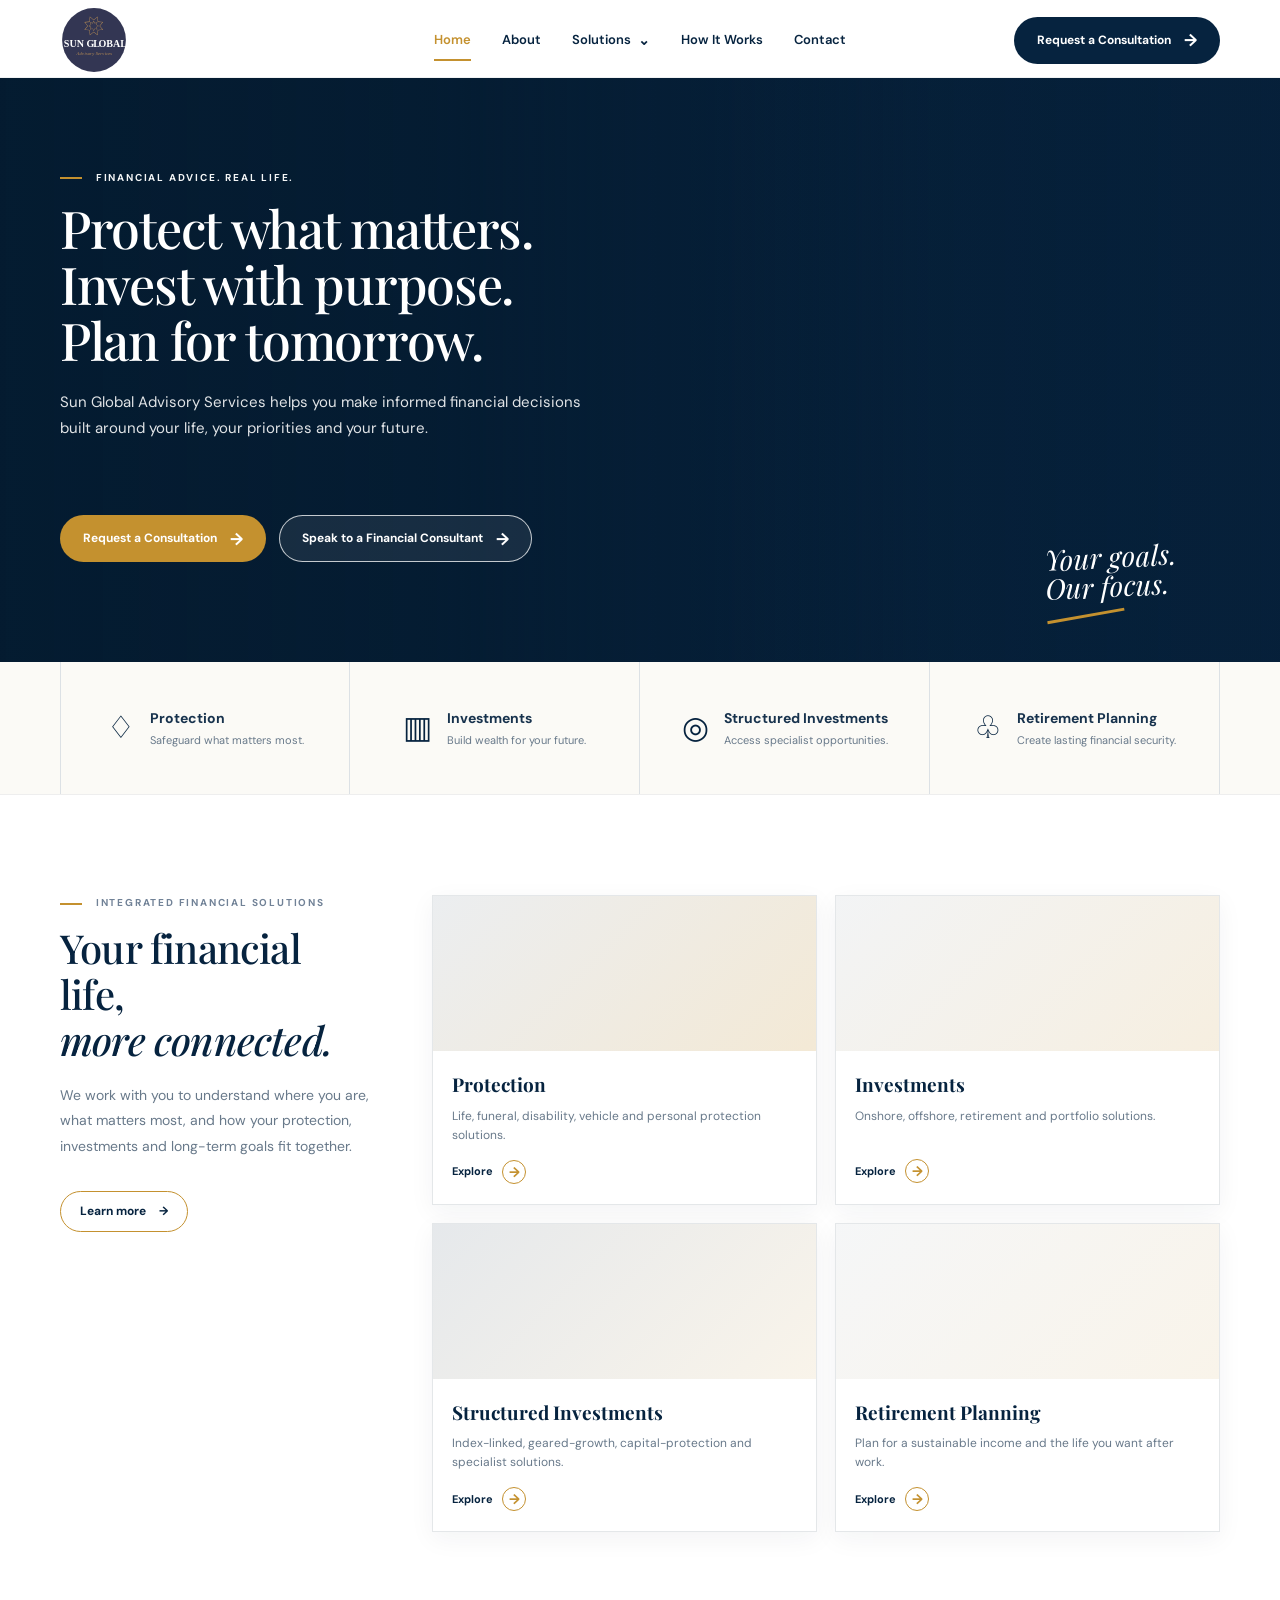
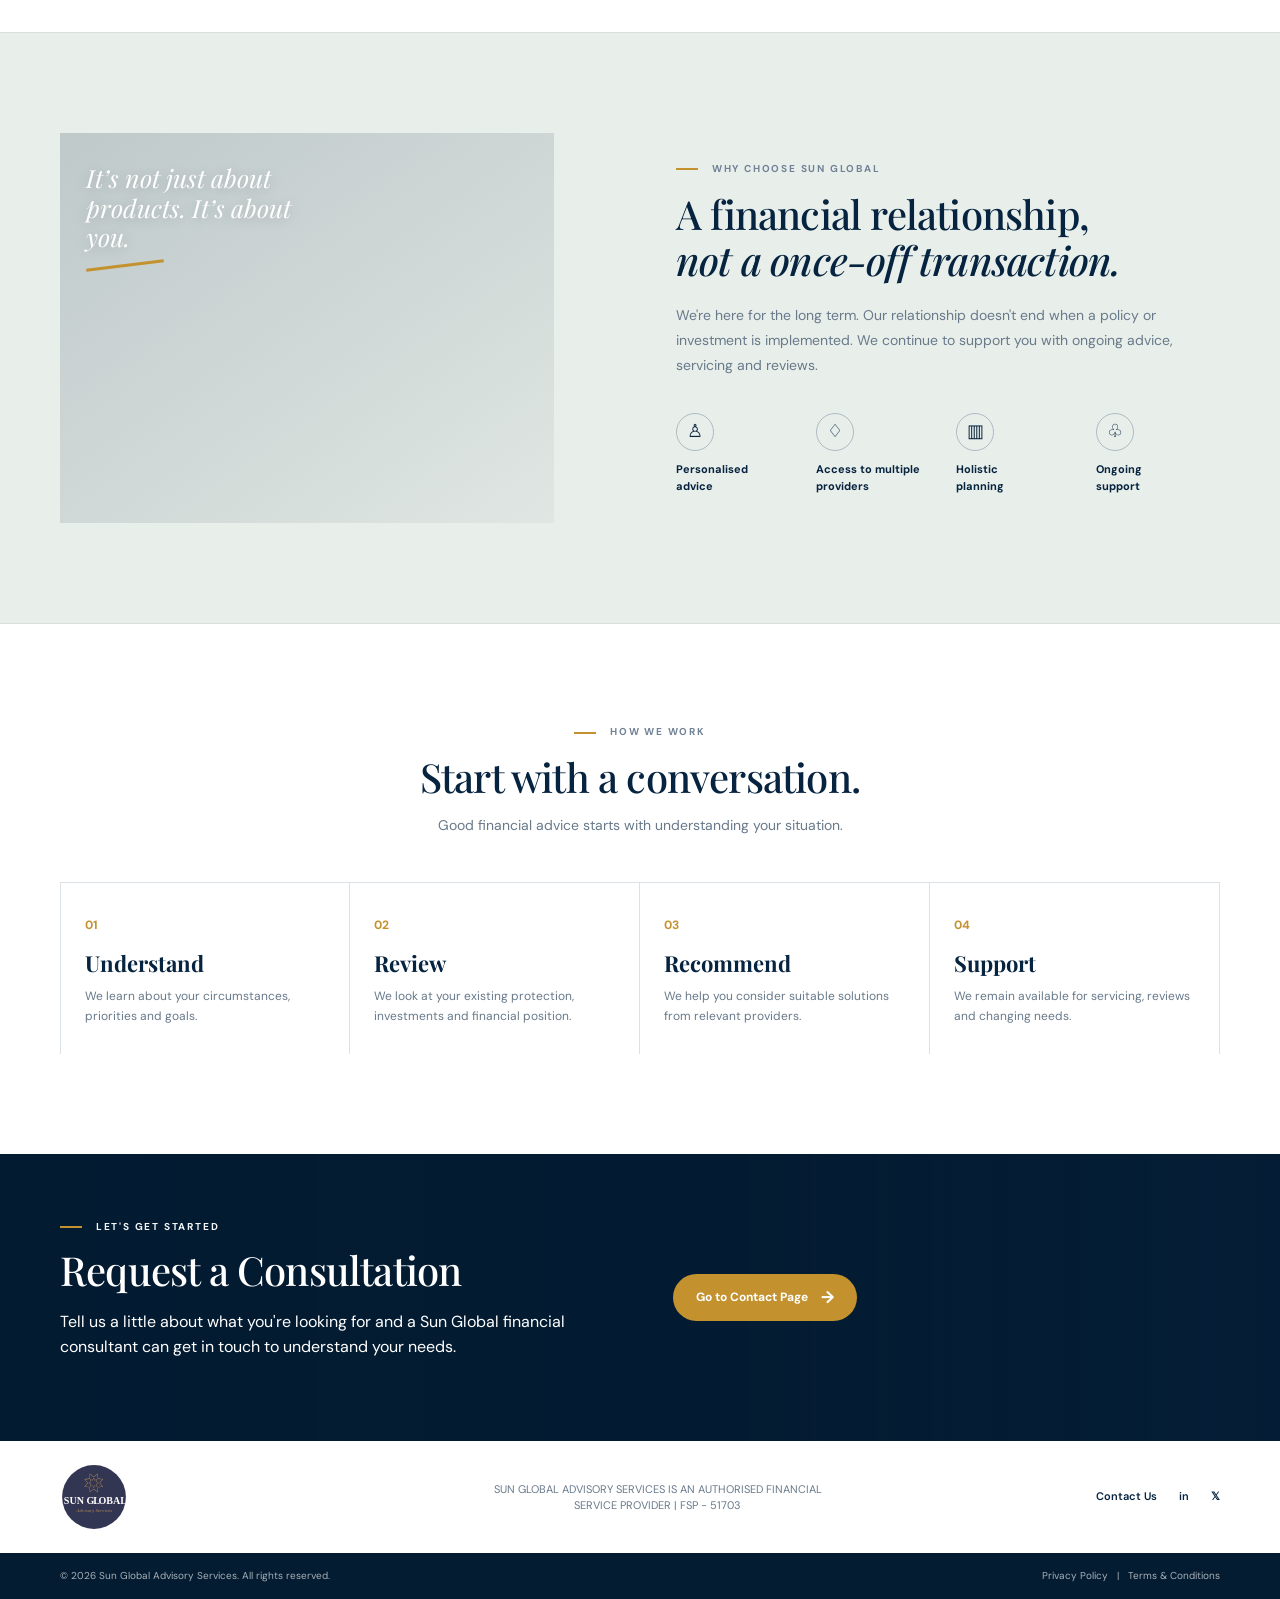
==== commit 3ebe5c86: "feat: simplify homepage contact flow" ====
--- a/index.html
+++ b/index.html
@@ -239,26 +239,9 @@
           <h2>Request a Consultation</h2>
           <p>Tell us a little about what you're looking for and a Sun Global financial consultant can get in touch to understand your needs.</p>
         </div>
-        <form class="contact-form" id="consultationForm">
-          <div class="form-row">
-            <label><span class="sr-only">Your name</span><input required id="home-name" name="name" type="text" placeholder="Your name" autocomplete="name"></label>
-            <label><span class="sr-only">Your email</span><input required id="home-email" name="email" type="email" placeholder="Your email" autocomplete="email"></label>
-          </div>
-          <div class="form-row">
-            <label><span class="sr-only">Your phone number</span><input required id="home-phone" name="phone" type="tel" placeholder="Your phone number" autocomplete="tel"></label>
-            <label><span class="sr-only">What would you like to discuss?</span><select id="home-interest" name="interest">
-              <option value="">What would you like to discuss?</option>
-              <option>Protection / Insurance</option>
-              <option>Investments</option>
-              <option>Retirement Planning</option>
-              <option>Structured Investments</option>
-              <option>Portfolio Review</option>
-              <option>Other</option>
-            </select></label>
-          </div>
-          <button class="btn btn-gold" type="submit">Request a Consultation <span>→</span></button>
-          <p class="form-message" role="status"></p>
-        </form>
+        <div class="cta-action">
+          <a class="btn btn-gold" href="contact.html">Go to Contact Page <span>→</span></a>
+        </div>
       </div>
     </section>
   </main>
--- a/styles.css
+++ b/styles.css
@@ -162,6 +162,7 @@
 .cta-section>div>p:not(.eyebrow){max-width:490px;color:rgba(255,255,255,.76);font-size:13px}
 .contact-form{display:grid;gap:12px}
 .contact-form> .form-row>label{display:block;min-width:0}
+.contact-form input[name="website"]{position:absolute;left:-9999px;width:1px;height:1px;overflow:hidden}
 .form-row{display:grid;grid-template-columns:1fr 1fr;gap:10px}
 .contact-form input,.contact-form select{width:100%;height:46px;border:0;border-radius:4px;padding:0 14px;color:var(--text);background:#fff;outline:none}
 .contact-form input:focus,.contact-form select:focus{box-shadow:0 0 0 2px rgba(196,145,47,.65)}
